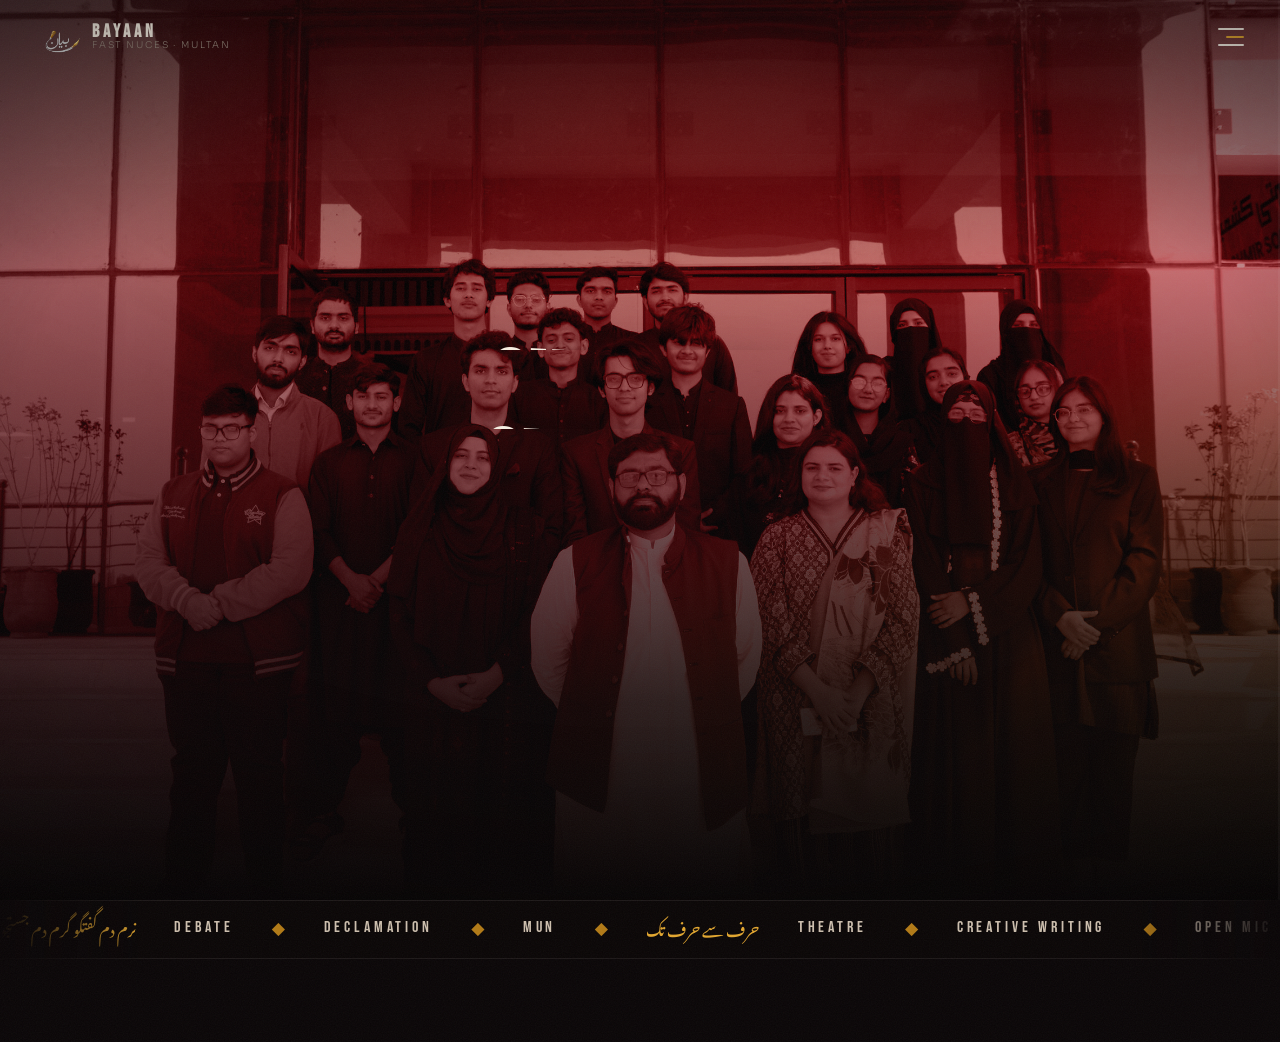
==== index.html @ 077e5ed1 "Add the induction registration form and the council's admin board The join screen was a placeholder " ====
<!DOCTYPE html>
<html lang="en" dir="ltr">
<head>
<meta charset="UTF-8" />
<meta name="viewport" content="width=device-width, initial-scale=1, viewport-fit=cover" />
<meta name="theme-color" content="#0A0607" />
<title>Bayaan — FAST NUCES Multan</title>
<meta name="description" content="Bayaan — the literature, public speaking &amp; dramatics society of FAST NUCES Multan. Debate. Theatre. Creative Writing." />

<link rel="icon" href="assets/logo.png" />
<link rel="apple-touch-icon" href="assets/logo.png" />
<meta property="og:title" content="Bayaan — FAST NUCES Multan" />
<meta property="og:description" content="Debate · Theatre · Creative Writing. حرف سے حرف تک" />
<meta property="og:image" content="assets/logo.png" />

<link rel="preconnect" href="https://fonts.googleapis.com" />
<link rel="preconnect" href="https://fonts.gstatic.com" crossorigin />
<link href="https://fonts.googleapis.com/css2?family=Bebas+Neue&family=Noto+Nastaliq+Urdu:wght@400;700&family=Sora:wght@300;400;600&family=Cormorant+Garamond:ital,wght@0,300;0,600;1,300&display=swap" rel="stylesheet" />

<link rel="stylesheet" href="css/tokens.css" />
<link rel="stylesheet" href="css/base.css" />
<link rel="stylesheet" href="css/logo.css" />
<link rel="stylesheet" href="css/ui.css" />
<link rel="stylesheet" href="css/screens.css" />
<link rel="stylesheet" href="css/motion.css" />
</head>
<body class="is-booting">

<!-- ═══════════════════ AMBIENCE LAYERS ═══════════════════ -->
<div class="grain" aria-hidden="true"></div>
<div class="vignette" aria-hidden="true"></div>
<div class="aura" id="aura" aria-hidden="true"></div>

<!-- ═══════════════════ CURTAIN ═══════════════════
     One animation, two jobs: the intro on load, and every
     screen-to-screen transition after it. -->

<div class="curtain" id="curtain" aria-hidden="true">
  <i style="--n:0"></i><i style="--n:1"></i><i style="--n:2"></i><i style="--n:3"></i>
  <span class="curtain__seal">
    <img class="logo-img" src="assets/logo.png" alt="" />
    <b class="logo-fallback">بیان</b>
  </span>
</div>

<!-- ═══════════════════ TOP BAR ═══════════════════ -->
<header class="topbar" id="topbar">
  <a class="brand" href="#/home" data-link>
    <span class="brand__mark" id="brandMark">
      <img class="logo-img" src="assets/logo.png" alt="Bayaan" />
      <svg class="logo-fallback" viewBox="0 0 120 120" aria-hidden="true">
        <circle cx="60" cy="60" r="56" fill="none" stroke="var(--gold-deep)" stroke-width="2" opacity=".55"/>
        <path d="M 22 74 C 26 92 60 100 88 88 C 104 81 112 66 116 50"
              fill="none" stroke="var(--gold)" stroke-width="5" stroke-linecap="round"/>
        <circle cx="40" cy="44" r="7" fill="var(--gold-lite)"/>
        <circle cx="62" cy="44" r="7" fill="var(--gold-lite)"/>
      </svg>
    </span>
    <span class="brand__text">
      <b>BAYAAN</b>
      <i>FAST NUCES · Multan</i>
    </span>
  </a>

  <button class="burger" id="burger" type="button" aria-label="Open navigation" aria-expanded="false" aria-controls="drawer">
    <span></span><span></span><span></span>
  </button>
</header>

<div class="scrollnib" id="scrollnib" aria-hidden="true"><i></i></div>

<!-- ═══════════════════ SIDE DRAWER ═══════════════════ -->
<div class="scrim" id="scrim" hidden></div>
<nav class="drawer" id="drawer" aria-label="Main navigation" aria-hidden="true">
  <span class="drawer__watermark" aria-hidden="true">
    <img class="logo-img" src="assets/logo.png" alt="" />
    <b class="logo-fallback">بیان</b>
  </span>

  <div class="drawer__head">
    <span class="drawer__eyebrow">Contents <b>فہرست</b></span>
    <button class="drawer__close" id="drawerClose" type="button" aria-label="Close navigation">&times;</button>
  </div>

  <ul class="drawer__list" id="drawerList">
    <li style="--i:0"><a href="#/home"     data-link><em>01</em><span>Home</span><u>ابتدا</u></a></li>
    <li style="--i:1"><a href="#/about"    data-link><em>02</em><span>The Society</span><u>تعارف</u></a></li>
    <li style="--i:2"><a href="#/wings"    data-link><em>03</em><span>Our Wings</span><u>شعبے</u></a></li>
    <li style="--i:3"><a href="#/ventures" data-link><em>04</em><span>Ventures</span><u>سرگرمیاں</u></a></li>
    <li style="--i:4"><a href="#/team"     data-link><em>05</em><span>Council '26</span><u>کونسل</u></a></li>
    <li style="--i:5"><a href="#/join"     data-link><em>06</em><span>Join Bayaan</span><u>شمولیت</u></a></li>
  </ul>

  <div class="drawer__foot">
    <p class="drawer__couplet">نرم دم گفتگو، گرم دم جستجو</p>
    <div class="drawer__socials">
      <a class="drawer__link" href="https://instagram.com/bayaan_fast" target="_blank" rel="noopener">
        <svg viewBox="0 0 24 24" aria-hidden="true" focusable="false">
          <rect x="3" y="3" width="18" height="18" rx="5.2"/>
          <circle cx="12" cy="12" r="4.1"/>
          <circle cx="17.3" cy="6.7" r="1.2" fill="currentColor" stroke="none"/>
        </svg>
        <span>Instagram</span>
      </a>
      <a class="drawer__link drawer__link--gold" href="#/join" data-link>
        <span>Register</span>
        <svg viewBox="0 0 24 24" aria-hidden="true" focusable="false">
          <path d="M5 12h13M12.5 6l6 6-6 6"/>
        </svg>
      </a>
    </div>
  </div>
</nav>

<!-- ═══════════════════ SCREENS ═══════════════════ -->
<main id="stage">

  <!-- ───────── HOME ───────── -->
  <section class="screen" id="screen-home" data-screen="home">
    <div class="hero">

      <!-- type field: owns the upper zone outright, so nothing ever sets on a face -->
      <div class="hero__type">
        <p class="hero__eyebrow" data-reveal="up" style="--d:0">
          <i></i> Literary &amp; Public Speaking Society
        </p>

        <h1 class="hero__head" data-line-reveal>One stage. One family.</h1>

        <p class="hero__couplet" data-word-reveal>
          نرم دم گفتگو گرم دم جستجو
        </p>

        <p class="hero__sub" data-reveal="up" style="--d:3">
          Debate, declamation, MUN, theatre and the written line — every kind of
          expression at FAST NUCES Multan, under one roof.
        </p>

        <div class="hero__cta" data-reveal="up" style="--d:4">
          <a class="btn btn--gold" href="#/join" data-link data-magnetic>
            <span>Join Us</span>
          </a>
          <a class="btn btn--ghost" href="#/wings" data-link data-magnetic>
            <span>Explore our wings</span>
          </a>
        </div>

        <div class="hero__stats" data-reveal="up" style="--d:5">
          <div><b data-count="6">0</b><span>Wings</span></div>
          <div><b data-count="5">0</b><span>Events</span></div>
          <div><b data-count="30" data-suffix="+">0</b><span>Bayaanis</span></div>
        </div>
      </div>

      <!-- the stage: the society stands on it, under the title. duotone, ken-burns,
           ink-wipe on entry — and no type is ever laid over it -->
      <div class="hero__stage" data-photo-reveal aria-hidden="true">
        <img class="hero__photo" id="heroPhoto" src="assets/hero.jpg" alt="" />
        <span class="hero__fallback">
          <img class="logo-img" src="assets/logo.png" alt="" />
        </span>
        <span class="hero__tint"></span>
        <span class="hero__lift"></span>
        <span class="hero__scrim"></span>
        <span class="hero__edge"></span>
        <span class="hero__curtain"></span>
      </div>

    </div>

    <div class="ticker" aria-hidden="true">
      <div class="ticker__row" id="tickerRow"></div>
    </div>
  </section>

  <!-- ───────── ABOUT ───────── -->
  <section class="screen" id="screen-about" data-screen="about" hidden>
    <header class="pagehead">
      <p class="pagehead__kicker" data-reveal="up">02 — تعارف</p>
      <h2 class="pagehead__title" data-line-reveal>The Society</h2>
      <p class="pagehead__lede" data-reveal="up" style="--d:2">
        Bayaan is the umbrella under which every form of expression at FAST NUCES
        Multan lives — the argued word, the performed word, the written word.
      </p>
    </header>

    <div class="wrap">
      <article class="prose" data-reveal="up" style="--d:0">
        <p><span class="dropcap">B</span>ayaan began as a simple idea: a campus needs a
        place where people are heard. Not just the loudest — the sharpest, the softest,
        the funniest, the ones still finding the courage to stand up. <em>Placeholder copy —
        replace with the society's real founding note.</em></p>
        <p>Today we run debates and declamations, send delegations to MUNs, stage plays,
        publish student writing, and turn ordinary Tuesday evenings into open mics.</p>
      </article>

      <!-- the group shot, shown straight — the hero wears it as atmosphere, this is the record -->
      <figure class="groupshot" data-photo-reveal>
        <div class="groupshot__frame">
          <img src="assets/hero.jpg" loading="lazy" decoding="async"
               alt="The Bayaan society — around two dozen members with their mentors, on the campus steps at FAST NUCES Multan." />
          <span class="groupshot__curtain" aria-hidden="true"></span>
        </div>
        <figcaption class="groupshot__cap">
          <span class="groupshot__ur">ہم سب</span>
          <span class="groupshot__en">The society in one frame — FAST NUCES Multan</span>
        </figcaption>
      </figure>

      <ul class="pillars">
        <li data-reveal="up" style="--d:0"><b>Voice</b><span>Train it, sharpen it, use it well.</span></li>
        <li data-reveal="up" style="--d:1"><b>Craft</b><span>Writing, staging, arguing — as skills.</span></li>
        <li data-reveal="up" style="--d:2"><b>Family</b><span>Seniors who show up. Juniors who stay.</span></li>
      </ul>

      <blockquote class="pullquote" data-reveal="scale">
        <p class="pullquote__ur">حرف سے حرف تک</p>
        <cite>— our flagship literary showcase</cite>
      </blockquote>
    </div>
  </section>

  <!-- ───────── WINGS ───────── -->
  <section class="screen" id="screen-wings" data-screen="wings" hidden>
    <header class="pagehead">
      <p class="pagehead__kicker" data-reveal="up">03 — شعبے</p>
      <h2 class="pagehead__title" data-line-reveal>Our Wings</h2>
      <p class="pagehead__lede" data-reveal="up" style="--d:2">
        Bayaan is an umbrella, not a single club. Six wings sit under it — and you
        can belong to more than one. Most Bayaanis do.
      </p>
    </header>

    <!-- the umbrella: a real Bayaan night, and the two halves that sit under the name -->
    <div class="umbrella" data-photo-reveal>
      <div class="umbrella__shot">
        <img src="assets/induction.jpg" loading="lazy" decoding="async"
             alt="Bayaan's induction ceremony — a lecture hall strung with fairy lights and balloons, the society's mark on the projector screen." />
        <span class="umbrella__tint"   aria-hidden="true"></span>
        <span class="umbrella__scrim"  aria-hidden="true"></span>
        <span class="umbrella__curtain" aria-hidden="true"></span>
      </div>

      <div class="umbrella__body">
        <p class="umbrella__kicker"><i></i> Under one umbrella</p>
        <h3 class="umbrella__head" data-line-reveal>Literary &amp; Public Speaking</h3>
        <p class="umbrella__note">
          Every wing below falls into one of two halves — the spoken and the written.
          <em>Harf se Harf Tak</em>, our flagship, is where the two meet.
        </p>
        <p class="umbrella__cap"><i></i> Induction night — the new batch signing on</p>
      </div>
    </div>

    <div class="wingdex" id="wingsIndex"></div>
  </section>

  <!-- ───────── VENTURES ───────── -->
  <section class="screen" id="screen-ventures" data-screen="ventures" hidden>
    <header class="pagehead">
      <p class="pagehead__kicker" data-reveal="up">04 — سرگرمیاں</p>
      <h2 class="pagehead__title" data-line-reveal>Ventures</h2>
      <p class="pagehead__lede" data-reveal="up" style="--d:2">
        A running record of what Bayaan puts on — competitions, showcases, walks,
        workshops. The list keeps growing.
      </p>
    </header>
    <div class="timeline" id="timeline">
      <span class="timeline__spine" aria-hidden="true"><i id="spineFill"></i></span>
    </div>
  </section>

  <!-- ───────── TEAM ───────── -->
  <section class="screen" id="screen-team" data-screen="team" hidden>
    <header class="pagehead">
      <p class="pagehead__kicker" data-reveal="up">05 — کونسل</p>
      <h2 class="pagehead__title" data-line-reveal>Executive Council '26</h2>
      <p class="pagehead__lede" data-reveal="up" style="--d:2">
        The people who carry it. Mentors, office bearers, and the crew behind every event.
      </p>
    </header>
    <div class="team" id="teamGrid"></div>
  </section>

  <!-- ───────── JOIN ───────── -->
  <section class="screen" id="screen-join" data-screen="join" hidden>
    <div class="join">
      <div class="join__seal" data-reveal="scale" aria-hidden="true">
        <img class="logo-img" src="assets/logo.png" alt="" />
        <span class="logo-fallback">بیان</span>
      </div>
      <h2 class="join__title" data-line-reveal>Join Bayaan</h2>
      <p class="join__lede" data-reveal="up" style="--d:2">
        Registrations open every semester. No auditions to walk in — bring curiosity,
        we'll handle the rest.
      </p>

      <ol class="steps">
        <li data-reveal="up" style="--d:0"><b>01</b><span>Fill the registration form</span></li>
        <li data-reveal="up" style="--d:1"><b>02</b><span>Pick your wings at orientation</span></li>
        <li data-reveal="up" style="--d:2"><b>03</b><span>Show up. That's genuinely it.</span></li>
      </ol>

      <!-- registrations: posts straight to Supabase, see js/join.js -->
      <form class="reg" id="regForm" novalidate hidden>
        <div class="reg__grid">
          <label class="fld">
            <span class="fld__label">Full name <i>*</i></span>
            <input class="fld__in" name="full_name" type="text" required maxlength="80" autocomplete="name" />
            <em class="fld__err"></em>
          </label>

          <label class="fld">
            <span class="fld__label">Roll number <i>*</i></span>
            <input class="fld__in" name="roll_no" type="text" required maxlength="24" placeholder="25M-0524" />
            <em class="fld__err"></em>
          </label>

          <label class="fld">
            <span class="fld__label">Email <i>*</i></span>
            <input class="fld__in" name="email" type="email" required maxlength="120" autocomplete="email" />
            <em class="fld__err"></em>
          </label>

          <label class="fld">
            <span class="fld__label">WhatsApp number <i>*</i></span>
            <input class="fld__in" name="phone" type="tel" required maxlength="24" placeholder="03xx-xxxxxxx" autocomplete="tel" />
            <em class="fld__err"></em>
          </label>

          <label class="fld">
            <span class="fld__label">Batch / semester</span>
            <input class="fld__in" name="batch" type="text" maxlength="40" placeholder="Fall 2026 · 1st" />
            <em class="fld__err"></em>
          </label>

          <label class="fld">
            <span class="fld__label">Department</span>
            <input class="fld__in" name="department" type="text" maxlength="60" placeholder="Computer Science" />
            <em class="fld__err"></em>
          </label>
        </div>

        <fieldset class="reg__wings">
          <legend>Which wings interest you? <i>*</i></legend>
          <p class="reg__hint">Pick as many as you like — most Bayaanis belong to more than one.</p>
          <div class="wingpick" id="wingPick"></div>
          <em class="fld__err" id="wingsErr"></em>
        </fieldset>

        <label class="fld">
          <span class="fld__label">Done any of this before?</span>
          <textarea class="fld__in fld__in--area" name="experience" rows="3" maxlength="800"
                    placeholder="Debates, declamations, theatre, writing — school counts. Blank is a perfectly good answer."></textarea>
          <em class="fld__err"></em>
        </label>

        <label class="fld">
          <span class="fld__label">Why Bayaan?</span>
          <textarea class="fld__in fld__in--area" name="why" rows="3" maxlength="800"
                    placeholder="A line or two is plenty."></textarea>
          <em class="fld__err"></em>
        </label>

        <!-- honeypot: real people never see this, bots fill it in -->
        <div class="reg__trap" aria-hidden="true">
          <label>Leave this field empty
            <input name="website" type="text" tabindex="-1" autocomplete="off" />
          </label>
        </div>

        <button class="btn btn--gold btn--lg reg__send" type="submit" id="regSend" data-magnetic>
          <span>Send my registration</span>
        </button>

        <p class="reg__status" id="regStatus" role="status" aria-live="polite"></p>
      </form>

      <!-- shown instead of the form until Supabase is configured in js/data.js -->
      <div class="reg__shut" id="regShut" hidden>
        <p class="reg__shut-head">Registrations aren't open through the site yet.</p>
        <p class="reg__shut-note">
          Catch us on <a href="https://instagram.com/bayaan_fast" target="_blank" rel="noopener">Instagram</a>
          — the form goes live here the moment inductions open.
        </p>
      </div>

      <footer class="foot">
        <p class="foot__ur">حرف سے حرف تک</p>
        <p class="foot__meta">Bayaan · FAST NUCES Multan Campus · <span id="year"></span></p>
      </footer>
    </div>
  </section>

</main>

<script src="js/data.js"></script>
<script src="js/supabase.js"></script>
<script src="js/logo.js"></script>
<script src="js/motion.js"></script>
<script src="js/render.js"></script>
<script src="js/drawer.js"></script>
<script src="js/router.js"></script>
<script src="js/intro.js"></script>
<script src="js/join.js"></script>
<script src="js/app.js"></script>
</body>
</html>
---- css/tokens.css ----
/* ══════════════════════════════════════════════════════════
   BAYAAN — Design tokens
   Palette lifted from the guild's poster system:
   ink black · deep maroon · qalam gold · parchment cream
   ══════════════════════════════════════════════════════════ */

:root {
  /* ── colour ── */
  --ink:        #0A0607;
  --ink-2:      #140B0C;
  --ink-3:      #1E1011;

  --maroon-deep:#4E0509;
  --maroon:     #7C0F14;
  --maroon-hot: #A9161C;

  --gold-deep:  #B27A16;
  --gold:       #E3A72F;
  --gold-lite:  #F6D68A;

  --cream:      #F6EFE3;
  --cream-dim:  #CDBFAE;
  --muted:      #8E7F74;

  --line:       rgba(246, 214, 138, .16);
  --line-soft:  rgba(246, 239, 227, .08);
  --glass:      rgba(20, 11, 12, .72);

  /* ── type ── */
  --f-display: 'Bebas Neue', 'Impact', sans-serif;
  --f-body:    'Sora', system-ui, -apple-system, 'Segoe UI', sans-serif;
  --f-serif:   'Cormorant Garamond', Georgia, serif;
  --f-urdu:    'Noto Nastaliq Urdu', 'Jameel Noori Nastaleeq', serif;

  /* fluid scale — mobile first, desktop resolves itself */
  --t-xs:   clamp(.68rem, .62rem + .3vw, .78rem);
  --t-sm:   clamp(.8rem,  .74rem + .35vw, .92rem);
  --t-base: clamp(.95rem, .88rem + .45vw, 1.08rem);
  --t-lg:   clamp(1.15rem, 1rem + 1vw, 1.5rem);
  --t-xl:   clamp(1.7rem, 1.3rem + 2.6vw, 3rem);
  --t-2xl:  clamp(2.4rem, 1.6rem + 5.2vw, 5.5rem);
  --t-hero: clamp(4.2rem, 2rem + 15vw, 11rem);

  /* ── space ── */
  --gut:   clamp(1.15rem, .8rem + 2.4vw, 3.5rem);
  --stack: clamp(2.6rem, 1.6rem + 4.5vw, 6rem);
  --bar:   62px;

  /* ── radius / depth ── */
  --r-sm: 8px;
  --r:    16px;
  --r-lg: 26px;
  --shadow: 0 24px 60px -22px rgba(0,0,0,.9);
  --shadow-gold: 0 18px 50px -20px rgba(227,167,47,.45);

  /* ── easing: the whole personality lives here ── */
  --e-ink:    cubic-bezier(.22, 1, .36, 1);      /* settle, like ink drying   */
  --e-swift:  cubic-bezier(.45, 0, .15, 1);      /* decisive stage wipes      */
  --e-spring: cubic-bezier(.34, 1.56, .64, 1);   /* seal press / pop          */
  --e-glide:  cubic-bezier(.65, .05, .36, 1);    /* drawer + curtain          */

  --d-fast: .28s;
  --d-mid:  .62s;
  --d-slow: 1.05s;

  --z-stage: 1;
  --z-bar:   40;
  --z-scrim: 50;
  --z-drawer:60;
  --z-curtain:80;

}
---- css/base.css ----
/* ══════════════ BASE / RESET / AMBIENCE ══════════════ */

*, *::before, *::after { box-sizing: border-box; }
* { margin: 0; padding: 0; }

html {
  -webkit-text-size-adjust: 100%;
  scroll-behavior: smooth;
}

body {
  min-height: 100svh;
  background: var(--ink);
  color: var(--cream);
  font-family: var(--f-body);
  font-size: var(--t-base);
  font-weight: 300;
  line-height: 1.62;
  -webkit-font-smoothing: antialiased;
  overflow-x: hidden;
  /* the maroon breath behind everything */
  background-image:
    radial-gradient(120% 70% at 50% -10%, rgba(124,15,20,.55), transparent 62%),
    radial-gradient(80% 50% at 110% 100%, rgba(78,5,9,.5), transparent 70%);
  background-attachment: fixed;
}

body.is-locked { overflow: hidden; }

img, svg { display: block; max-width: 100%; }
button { font: inherit; color: inherit; background: none; border: 0; cursor: pointer; }
a { color: inherit; text-decoration: none; }
ul, ol { list-style: none; }
code {
  font-family: ui-monospace, Menlo, Consolas, monospace;
  font-size: .85em;
  color: var(--gold-lite);
  background: rgba(246,214,138,.08);
  padding: .12em .45em;
  border-radius: 5px;
}

::selection { background: var(--gold); color: var(--ink); }

:focus-visible {
  outline: 2px solid var(--gold);
  outline-offset: 3px;
  border-radius: 4px;
}

/* ── film grain: keeps the gold from looking flat ── */
.grain {
  position: fixed;
  inset: -150%;
  z-index: 90;
  pointer-events: none;
  opacity: .05;
  background-image: url("data:image/svg+xml,%3Csvg xmlns='http://www.w3.org/2000/svg' width='220' height='220'%3E%3Cfilter id='n'%3E%3CfeTurbulence type='fractalNoise' baseFrequency='.85' numOctaves='4'/%3E%3C/filter%3E%3Crect width='100%25' height='100%25' filter='url(%23n)'/%3E%3C/svg%3E");
  animation: grainShift 7s steps(6) infinite;
}
@keyframes grainShift {
  0%   { transform: translate(0,0); }
  20%  { transform: translate(-3%, 2%); }
  40%  { transform: translate(2%, -3%); }
  60%  { transform: translate(-2%, -2%); }
  80%  { transform: translate(3%, 1%); }
  100% { transform: translate(0,0); }
}

.vignette {
  position: fixed;
  inset: 0;
  z-index: 88;
  pointer-events: none;
  background: radial-gradient(115% 85% at 50% 45%, transparent 42%, rgba(0,0,0,.75) 100%);
}

/* ── pointer / scroll-reactive maroon aura ── */
.aura {
  position: fixed;
  width: 62vmax;
  height: 62vmax;
  left: 0; top: 0;
  margin: -31vmax 0 0 -31vmax;
  z-index: 0;
  pointer-events: none;
  border-radius: 50%;
  background: radial-gradient(circle, rgba(169,22,28,.30), rgba(124,15,20,.10) 45%, transparent 68%);
  filter: blur(28px);
  transform: translate3d(50vw, 40vh, 0);
  transition: transform 1.1s var(--e-ink);
  opacity: .9;
}

.wrap {
  width: min(100%, 1120px);
  margin-inline: auto;
  padding-inline: var(--gut);
}

@media (prefers-reduced-motion: reduce) {
  html { scroll-behavior: auto; }
  .grain { animation: none; }
  *, *::before, *::after {
    animation-duration: .01ms !important;
    animation-iteration-count: 1 !important;
    transition-duration: .01ms !important;
  }
}

/* The `hidden` attribute only carries `display: none` from the UA sheet, so any
   rule that sets display — .reg is a grid, for one — silently overrides it and
   shows the element anyway. This makes hidden mean hidden, everywhere. */
[hidden] { display: none !important; }
---- css/logo.css ----
/* ══════════════════════════════════════════════════════════
   THE MARK
   The supplied artwork carries its own alpha, so it is placed
   untouched. `screen` blending stays as a fallback for a
   black-background export: black drops out, the white
   calligraphy and gold mic/brush stay lit.

   Two sources live side by side:
     .logo-img       the real artwork      (shown when it loads)
     .logo-fallback  vector / type stand-in (shown when it doesn't)
   js/logo.js flips `has-logo` / `no-logo` on <body>.
   ══════════════════════════════════════════════════════════ */

.logo-img { display: none; mix-blend-mode: screen; }
body.has-logo .logo-img      { display: block; }
body.has-logo .logo-fallback { display: none; }

/* a file with its own alpha, or one we keyed at load, needs no blend trick */
body.logo-keyed .logo-img,
body.logo-alpha .logo-img { mix-blend-mode: normal; }

/* ── header mark ── */
.brand__mark {
  position: relative;
  width: 38px; height: 38px;
  display: grid; place-items: center;
  opacity: 0;
  transform: scale(.4) rotate(-25deg);
  transition: transform .8s var(--e-spring), opacity .5s;
}
.brand__mark.is-in { opacity: 1; transform: none; }
.brand__mark .logo-img { width: 100%; height: 100%; object-fit: contain; }
.brand:hover .brand__mark { animation: markNudge .6s var(--e-ink); }
@keyframes markNudge { 50% { transform: rotate(-8deg) scale(1.08); } }

/* the hero carries a photo now — the mark lives in the bar, curtain seal,
   drawer watermark, join seal and team cards */

/* ── curtain seal ── */
.curtain__seal .logo-img { width: min(58vw, 320px); }

/* ── drawer watermark ── */
.drawer__watermark .logo-img { width: 340px; opacity: .1; }

/* ── join seal ── */
.join__seal .logo-img { width: 86%; }

/* ── team card placeholder ── */
.member__photo .logo-img { width: 78%; opacity: .18; }

/* ── hero fallback panel, until assets/hero.jpg exists ── */
.hero__fallback .logo-img { mix-blend-mode: screen; }
body.logo-alpha .hero__fallback .logo-img { mix-blend-mode: normal; }
---- css/ui.css ----
/* ══════════════ CHROME: bar · drawer · curtain · buttons ══════════════ */

/* ─────────────────────────────────────────────
   TOP BAR
   ───────────────────────────────────────────── */
.topbar {
  position: fixed;
  inset: 0 0 auto 0;
  z-index: var(--z-bar);
  height: calc(var(--bar) + env(safe-area-inset-top));
  padding: env(safe-area-inset-top) var(--gut) 0;
  display: flex;
  align-items: center;
  justify-content: space-between;
  transition: background .45s var(--e-ink), backdrop-filter .45s, border-color .45s, transform .5s var(--e-swift);
  border-bottom: 1px solid transparent;
}
.topbar.is-stuck {
  background: var(--glass);
  backdrop-filter: blur(16px) saturate(1.2);
  -webkit-backdrop-filter: blur(16px) saturate(1.2);
  border-bottom-color: var(--line);
}
.topbar.is-hidden { transform: translateY(-105%); }

.brand { display: flex; align-items: center; gap: .65rem; }
/* .brand__mark lives in css/logo.css */

.brand__text { display: grid; line-height: 1.05; }
.brand__text b {
  font-family: var(--f-display);
  font-size: 1.15rem;
  letter-spacing: .22em;
  color: var(--cream);
}
.brand__text i {
  font-style: normal;
  font-size: .58rem;
  letter-spacing: .2em;
  text-transform: uppercase;
  color: var(--muted);
}

/* ── burger ── */
.burger {
  position: relative;
  width: 44px; height: 44px;
  display: grid;
  align-content: center;
  justify-items: end;
  gap: 6px;
  margin-right: -8px;
}
.burger span {
  display: block;
  height: 2px;
  background: var(--cream);
  border-radius: 2px;
  transition: width .4s var(--e-ink), transform .45s var(--e-glide), opacity .25s;
}
.burger span:nth-child(1) { width: 26px; }
.burger span:nth-child(2) { width: 18px; background: var(--gold); }
.burger span:nth-child(3) { width: 26px; }
.burger:hover span:nth-child(2) { width: 26px; }
.burger[aria-expanded="true"] span:nth-child(1) { width: 26px; transform: translateY(8px) rotate(45deg); }
.burger[aria-expanded="true"] span:nth-child(2) { opacity: 0; transform: translateX(14px); }
.burger[aria-expanded="true"] span:nth-child(3) { width: 26px; transform: translateY(-8px) rotate(-45deg); }

/* ── scroll progress: a gold nib climbing the edge ── */
.scrollnib {
  position: fixed;
  right: 0; top: 0;
  width: 2px; height: 100svh;
  z-index: var(--z-bar);
  background: rgba(246,239,227,.06);
  pointer-events: none;
}
.scrollnib i {
  display: block;
  width: 100%;
  height: var(--p, 0%);
  background: linear-gradient(180deg, var(--gold-lite), var(--maroon-hot));
  box-shadow: 0 0 12px rgba(227,167,47,.6);
}

/* ─────────────────────────────────────────────
   DRAWER
   ───────────────────────────────────────────── */
.scrim {
  position: fixed;
  inset: 0;
  z-index: var(--z-scrim);
  background: rgba(6,3,4,.6);
  backdrop-filter: blur(6px);
  -webkit-backdrop-filter: blur(6px);
  opacity: 0;
  transition: opacity .5s var(--e-ink);
}
.scrim.is-on { opacity: 1; }

.drawer {
  position: fixed;
  inset: 0 0 0 auto;
  z-index: var(--z-drawer);
  width: min(86vw, 420px);
  padding: calc(env(safe-area-inset-top) + 1.6rem) var(--gut) calc(env(safe-area-inset-bottom) + 1.6rem);
  display: flex;
  flex-direction: column;
  overflow: hidden;
  background:
    linear-gradient(200deg, rgba(124,15,20,.55), transparent 55%),
    var(--ink-2);
  border-left: 1px solid var(--line);
  box-shadow: -30px 0 80px -30px #000;
  transform: translateX(100%);
  visibility: hidden;
  transition: transform .68s var(--e-glide), visibility 0s .68s;
}
.drawer.is-open {
  transform: none;
  visibility: visible;
  transition: transform .68s var(--e-glide), visibility 0s 0s;
}

.drawer__watermark {
  position: absolute;
  right: -6%; bottom: -8%;
  pointer-events: none;
  animation: driftUrdu 16s ease-in-out infinite alternate;
}
.drawer__watermark b {
  display: block;
  font-family: var(--f-urdu);
  font-weight: 400;
  font-size: 15rem;
  line-height: 1;
  color: rgba(246,214,138,.05);
}
@keyframes driftUrdu {
  from { transform: translate(0,0) rotate(0deg); }
  to   { transform: translate(-14px,-18px) rotate(-3deg); }
}

.drawer__head {
  display: flex;
  align-items: center;
  justify-content: space-between;
  padding-bottom: 1.4rem;
  border-bottom: 1px solid var(--line-soft);
}
.drawer__eyebrow {
  display: inline-flex;
  align-items: center;
  gap: .55rem;
  font-family: var(--f-display);
  letter-spacing: .4em;
  font-size: var(--t-sm);
  color: var(--gold);
}
.drawer__eyebrow b {
  font-family: var(--f-urdu);
  font-weight: 400;
  font-size: .95rem;
  line-height: 2.2;          /* nastaliq needs the room or it clips */
  letter-spacing: 0;
  color: var(--cream-dim);
}
.drawer__close { font-size: 2rem; line-height: 1; color: var(--cream-dim); transition: transform .4s var(--e-spring), color .3s; }
.drawer__close:hover { color: var(--gold); transform: rotate(90deg); }

.drawer__list { flex: 1; display: flex; flex-direction: column; justify-content: center; gap: .2rem; }
.drawer__list li {
  opacity: 0;
  transform: translateX(38px);
}
.drawer.is-open .drawer__list li {
  animation: menuIn .6s var(--e-ink) forwards;
  animation-delay: calc(.16s + var(--i) * .06s);
}
@keyframes menuIn { to { opacity: 1; transform: none; } }

.drawer__list a {
  position: relative;
  display: flex;
  align-items: baseline;
  gap: .8rem;
  padding: .62rem .2rem;
  overflow: hidden;
}
.drawer__list em {
  font-style: normal;
  font-family: var(--f-display);
  font-size: .72rem;
  letter-spacing: .16em;
  color: var(--gold-deep);
  transition: color .35s;
}
.drawer__list span {
  font-family: var(--f-display);
  font-size: clamp(1.7rem, 7vw, 2.3rem);
  letter-spacing: .05em;
  color: var(--cream);
  transition: transform .5s var(--e-ink), color .35s;
}
.drawer__list u {
  margin-left: auto;
  text-decoration: none;
  font-family: var(--f-urdu);
  font-size: .95rem;
  color: var(--muted);
  opacity: 0;
  transform: translateX(10px);
  transition: opacity .4s, transform .5s var(--e-ink);
}
.drawer__list a::after {
  content: "";
  position: absolute;
  left: 0; bottom: 6px;
  width: 100%; height: 1px;
  background: linear-gradient(90deg, var(--gold), transparent);
  transform: scaleX(0);
  transform-origin: left;
  transition: transform .55s var(--e-ink);
}
.drawer__list a:hover span,
.drawer__list a:focus-visible span { transform: translateX(8px); color: var(--gold-lite); }
.drawer__list a:hover u, .drawer__list a:focus-visible u { opacity: 1; transform: none; }
.drawer__list a:hover::after, .drawer__list a:focus-visible::after { transform: scaleX(1); }

.drawer__list a.is-active em { color: var(--gold); }
.drawer__list a.is-active span { color: var(--gold-lite); }
.drawer__list a.is-active::after { transform: scaleX(1); }

.drawer__foot { border-top: 1px solid var(--line-soft); padding-top: 1.2rem; }
.drawer__couplet {
  font-family: var(--f-urdu);
  font-size: 1rem;
  line-height: 2.4;
  color: var(--cream-dim);
  direction: rtl;
}
/* These were two --muted (#8E7F74) labels at --t-xs — barely legible on the ink
   ground, and nothing about them read as tappable. Register in particular is the
   conversion action, so it now carries the same gold as the hero CTA. */
.drawer__socials { display: flex; flex-wrap: wrap; gap: .6rem; margin-top: .9rem; }

.drawer__link {
  display: inline-flex;
  align-items: center;
  gap: .5rem;
  padding: .68rem 1.1rem;
  border: 1px solid var(--line);
  border-radius: 999px;
  font-family: var(--f-display);
  font-size: .92rem;
  letter-spacing: .16em;
  text-transform: uppercase;
  color: var(--cream);
  transition: color .3s, border-color .3s, background-color .3s,
              transform .35s var(--e-ink);
}
.drawer__link svg {
  width: 17px; height: 17px;
  flex: none;
  fill: none;
  stroke: currentColor;
  stroke-width: 1.7;
  stroke-linecap: round;
  stroke-linejoin: round;
}
.drawer__link:hover {
  color: var(--gold-lite);
  border-color: var(--gold);
  background: rgba(246, 214, 138, .08);
  transform: translateY(-2px);
}

.drawer__link--gold {
  border-color: transparent;
  background: linear-gradient(120deg, var(--gold-deep), var(--gold) 45%, var(--gold-lite));
  color: var(--ink);
  box-shadow: var(--shadow-gold);
}
.drawer__link--gold:hover {
  background: var(--cream);
  border-color: transparent;
  color: var(--ink);
}

/* ─────────────────────────────────────────────
   CURTAIN — screen-to-screen ink wipe
   ───────────────────────────────────────────── */
.curtain {
  position: fixed;
  inset: 0;
  z-index: var(--z-curtain);
  display: grid;
  grid-template-columns: repeat(4, 1fr);
  pointer-events: none;
}
.curtain i {
  display: block;
  height: 100%;
  background: linear-gradient(180deg, var(--maroon), var(--maroon-deep));
  transform: scaleY(0);
  transform-origin: bottom;
}
.curtain.is-in i {
  animation: curtainIn .5s var(--e-swift) forwards;
  animation-delay: calc(var(--n) * .055s);
}
.curtain.is-out i {
  transform: scaleY(1);
  transform-origin: top;
  animation: curtainOut .5s var(--e-swift) forwards;
  animation-delay: calc(var(--n) * .055s);
}
@keyframes curtainIn  { to { transform: scaleY(1); } }
@keyframes curtainOut { to { transform: scaleY(0); } }

.curtain__seal {
  position: absolute;
  inset: 0;
  display: grid;
  place-items: center;
  opacity: 0;
  transform: scale(.85);
}
.curtain__seal b {
  font-family: var(--f-urdu);
  font-weight: 400;
  font-size: clamp(3rem, 14vw, 6rem);
  color: var(--gold-lite);
  padding-bottom: .3em;
}
.curtain.is-in .curtain__seal { animation: sealPop .55s .18s var(--e-ink) forwards; }
.curtain.is-out .curtain__seal { opacity: 1; animation: sealOut .35s var(--e-swift) forwards; }
@keyframes sealPop { to { opacity: .95; transform: scale(1); } }
@keyframes sealOut { to { opacity: 0; transform: scale(1.15); } }

/* ─────────────────────────────────────────────
   BUTTONS
   ───────────────────────────────────────────── */
.btn {
  position: relative;
  display: inline-flex;
  align-items: center;
  justify-content: center;
  gap: .5rem;
  padding: .95rem 1.6rem;
  border-radius: 999px;
  font-family: var(--f-display);
  font-size: 1rem;
  letter-spacing: .18em;
  text-transform: uppercase;
  overflow: hidden;
  isolation: isolate;
  transition: transform .35s var(--e-ink), box-shadow .4s, color .35s;
  will-change: transform;
}
.btn span { position: relative; z-index: 2; }
.btn::before {
  content: "";
  position: absolute;
  inset: 0;
  z-index: 1;
  transform: translateY(101%);
  transition: transform .5s var(--e-ink);
}
.btn:active { transform: scale(.96); }

.btn--gold {
  background: linear-gradient(120deg, var(--gold-deep), var(--gold) 45%, var(--gold-lite));
  color: var(--ink);
  box-shadow: var(--shadow-gold);
}
.btn--gold::before { background: var(--cream); }
.btn--gold:hover::before { transform: none; }

.btn--ghost {
  border: 1px solid var(--line);
  color: var(--cream);
}
.btn--ghost::before { background: linear-gradient(120deg, var(--maroon), var(--maroon-hot)); }
.btn--ghost:hover { color: var(--cream); border-color: transparent; }
.btn--ghost:hover::before { transform: none; }

.btn--lg { padding: 1.15rem 2.4rem; font-size: 1.15rem; }

/* ─────────────────────────────────────────────
   TICKER
   ───────────────────────────────────────────── */
.ticker {
  position: relative;
  overflow: hidden;
  padding: .9rem 0;
  border-top: 1px solid var(--line-soft);
  border-bottom: 1px solid var(--line-soft);
  background: rgba(10,6,7,.5);
  mask-image: linear-gradient(90deg, transparent, #000 12%, #000 88%, transparent);
  -webkit-mask-image: linear-gradient(90deg, transparent, #000 12%, #000 88%, transparent);
}
.ticker__row {
  display: flex;
  gap: 2.4rem;
  width: max-content;
  animation: tickerScroll 34s linear infinite;
}
.ticker:hover .ticker__row { animation-play-state: paused; }
.ticker__row span {
  font-family: var(--f-display);
  font-size: 1rem;
  letter-spacing: .24em;
  color: var(--cream-dim);
  white-space: nowrap;
}
.ticker__row span.ur { font-family: var(--f-urdu); letter-spacing: 0; color: var(--gold); }
.ticker__row b { color: var(--gold-deep); }
@keyframes tickerScroll { to { transform: translateX(-50%); } }
---- css/screens.css ----
/* ══════════════ SCREENS ══════════════ */

#stage { position: relative; z-index: var(--z-stage); }

.screen {
  position: relative;
  min-height: 100svh;
  padding-top: calc(var(--bar) + env(safe-area-inset-top));
  padding-bottom: calc(var(--stack) + env(safe-area-inset-bottom));
}
.screen[hidden] { display: none; }

/* ─────────────── HERO ─────────────── */
/* Two zones, never one. The old hero laid the whole type block over a full-bleed
   photo, which on any real viewport put the headline straight across the back
   row's faces — a 3:2 group shot has people through its whole middle, so there
   is no safe overlay position. So the hero is split instead: type owns the upper
   field, the photograph is a stage band along the bottom, and the society stands
   on it under the title. Nothing overlaps, at any width, and it reads the way the
   headline does — one stage, one family. */
.hero {
  position: relative;
  min-height: 100svh;
  margin-top: calc(-1 * (var(--bar) + env(safe-area-inset-top)));
  display: grid;
  grid-template-rows: 1fr auto;
  overflow: hidden;
  isolation: isolate;          /* keeps the duotone blending inside the stage */
  background: linear-gradient(168deg, var(--maroon-deep) 0%, var(--ink-2) 54%, var(--ink) 100%);
}

.hero__type {
  display: grid;
  align-content: center;
  justify-items: center;
  text-align: center;
  padding: calc(var(--bar) + env(safe-area-inset-top) + .5rem) var(--gut) 1rem;
}

/* ── the photo stage ──
   30vh keeps the whole hero inside 100svh on a laptop (~880px) so the band is
   never pushed under the fold — if it were, its reveal would never fire. */
.hero__stage {
  position: relative;
  height: clamp(190px, 30vh, 420px);
  overflow: hidden;
  isolation: isolate;
  background: linear-gradient(165deg, var(--maroon) 0%, var(--maroon-deep) 45%, var(--ink) 100%);
}

.hero__photo {
  display: none;
  width: 100%; height: 100%;
  object-fit: cover;
  /* holds the face band inside a short, wide box */
  object-position: center 40%;
  filter: grayscale(1) contrast(1.08) brightness(.9);
}
body.has-hero .hero__photo { display: block; }
body.has-hero .hero__stage.is-in .hero__photo {
  animation: kenBurns 14s var(--e-ink) both;
}
@keyframes kenBurns { from { transform: scale(1.14); } to { transform: scale(1); } }

/* no photo yet → a deliberate maroon panel, not an empty box */
.hero__fallback {
  position: absolute;
  inset: 0;
  display: grid;
  place-items: center;
  background-image: repeating-linear-gradient(135deg, rgba(246,214,138,.05) 0 2px, transparent 2px 11px);
}
.hero__fallback .logo-img { width: min(62%, 380px); opacity: .13; }
body.has-hero .hero__fallback { display: none; }

/* duotone: maroon shadows, gold highlights */
.hero__tint, .hero__lift, .hero__scrim, .hero__edge, .hero__curtain {
  position: absolute;
  inset: 0;
  display: block;
}
/* eased off .92 → .58: the band is now the one place the society is actually
   looked at, so the duotone stays for brand and the faces stay readable */
.hero__tint {
  background: linear-gradient(155deg, var(--maroon-deep) 0%, var(--maroon-hot) 58%, var(--gold-deep) 100%);
  mix-blend-mode: color;
  opacity: .58;
}
.hero__lift {
  background: radial-gradient(72% 96% at 50% 0%, rgba(246,214,138,.22), transparent 70%);
  mix-blend-mode: overlay;
}
/* melts the top edge into the type field and weights the foot — the middle,
   where the faces sit, is left deliberately clear */
.hero__scrim {
  background: linear-gradient(180deg,
    var(--ink) 0%,
    rgba(10,6,7,.55) 10%,
    rgba(10,6,7,0) 38%,
    rgba(10,6,7,.44) 100%);
}
/* the stage lip */
.hero__edge {
  background:
    linear-gradient(90deg, transparent, var(--gold) 22%, var(--gold-lite) 50%, var(--gold) 78%, transparent) top / 100% 1px no-repeat;
  opacity: .5;
}

/* the ink wipe that uncovers it all — resting state is OPEN, so a reveal that
   never fires costs the animation, never the picture */
.hero__curtain {
  background: linear-gradient(180deg, var(--maroon), var(--maroon-deep));
  transform-origin: bottom;
  transform: scaleY(0);
}
.hero__stage.is-in .hero__curtain {
  animation: inkLift 1.05s var(--e-swift) both;
}
@keyframes inkLift { from { transform: scaleY(1); } to { transform: scaleY(0); } }

.hero__eyebrow {
  display: inline-flex;
  align-items: center;
  gap: .6rem;
  font-family: var(--f-display);
  font-size: var(--t-sm);
  letter-spacing: .32em;
  text-transform: uppercase;
  color: var(--gold);
}
/* The rule breathes out to 1.9x from its left edge, so its layout box reserves
   the width it GROWS to, not the width it rests at. Scaling a 26px box was
   pushing ~23px past a 9.6px flex gap and running the line under the first word. */
.hero__eyebrow i {
  position: relative;
  display: block;
  width: 50px;              /* 26 x 1.9 = 49.4, so the growth stays inside the box */
  height: 1px;
}
.hero__eyebrow i::before {
  content: "";
  position: absolute;
  inset: 0 auto 0 0;
  width: 26px;
  background: var(--gold);
  transform-origin: left;
  animation: lineBreathe 3.2s var(--e-ink) infinite;
}
@keyframes lineBreathe { 50% { transform: scaleX(1.9); opacity: .5; } }

/* the headline that carries the hero */
.hero__head {
  font-family: var(--f-display);
  font-size: clamp(2.6rem, 1.4rem + 8.5vw, 5.2rem);
  line-height: .92;
  letter-spacing: .01em;
  margin: .3rem 0 .1rem;
  color: var(--cream);
  text-shadow: 0 14px 40px rgba(0,0,0,.6);
}
.hero__head .ln { display: block; overflow: hidden; }
.hero__head .ln > i { display: block; font-style: normal; transform: translateY(105%) rotate(3deg); }
.hero__head.is-in .ln > i {
  animation: lineUp .95s var(--e-ink) forwards;
  animation-delay: calc(.1s + var(--li) * .1s);
}

.hero__couplet {
  direction: rtl;
  font-family: var(--f-urdu);
  font-size: clamp(1.05rem, 4.6vw, 1.7rem);
  line-height: 2.5;
  color: var(--gold-lite);
  max-width: 22ch;
  margin-top: .3rem;
  text-shadow: 0 6px 24px rgba(0,0,0,.7);
}
.hero__couplet .w {
  display: inline-block;
  opacity: 0;
  transform: translateY(18px) rotate(2deg);
  filter: blur(6px);
}
.hero__couplet.is-in .w {
  animation: wordInk .85s var(--e-ink) forwards;
  animation-delay: calc(.15s + var(--wi) * .09s);
}
@keyframes wordInk { to { opacity: 1; transform: none; filter: blur(0); } }

.hero__sub {
  max-width: 44ch;
  margin-top: .8rem;
  color: var(--cream-dim);
  font-size: var(--t-base);
  text-shadow: 0 4px 18px rgba(0,0,0,.8);
}

.hero__cta {
  display: flex;
  flex-wrap: wrap;
  justify-content: center;
  gap: .8rem;
  margin-top: 1.2rem;
}

/* tightened from 2.8/1.6 — the type field shares the hero with the stage band now */
.hero__stats {
  display: flex;
  gap: clamp(1.4rem, 7vw, 3.4rem);
  margin-top: 1.2rem;
  padding-top: .8rem;
  border-top: 1px solid var(--line-soft);
}
.hero__stats div { display: grid; gap: .1rem; }
.hero__stats b {
  font-family: var(--f-display);
  font-size: clamp(1.7rem, 8vw, 2.6rem);
  color: var(--gold);
  line-height: 1;
  font-variant-numeric: tabular-nums;
}
.hero__stats span {
  font-size: var(--t-xs);
  letter-spacing: .22em;
  text-transform: uppercase;
  color: var(--muted);
}

/* ─────────────── PAGE HEADS ─────────────── */
.pagehead {
  padding: clamp(2rem, 8vw, 4.5rem) var(--gut) 2.4rem;
  width: min(100%, 1120px);
  margin-inline: auto;
}
.pagehead__kicker {
  font-family: var(--f-display);
  letter-spacing: .34em;
  font-size: var(--t-sm);
  color: var(--gold);
  text-transform: uppercase;
}
.pagehead__title {
  font-family: var(--f-display);
  font-size: var(--t-2xl);
  line-height: .95;
  letter-spacing: .01em;
  margin: .35rem 0 .9rem;
  color: var(--cream);
}
.pagehead__title .ln { display: block; overflow: hidden; }
.pagehead__title .ln > i {
  display: block;
  font-style: normal;
  transform: translateY(105%) rotate(3deg);
}
.pagehead__title.is-in .ln > i {
  animation: lineUp .9s var(--e-ink) forwards;
  animation-delay: calc(var(--li) * .09s);
}
@keyframes lineUp { to { transform: none; } }

.pagehead__lede {
  max-width: 52ch;
  color: var(--cream-dim);
}

/* ─────────────── ABOUT ─────────────── */
.prose { max-width: 62ch; }
.prose p + p { margin-top: 1.1rem; }
.prose em { color: var(--muted); font-style: italic; }
.dropcap {
  float: left;
  font-family: var(--f-serif);
  font-size: 3.6em;
  line-height: .78;
  padding: .06em .12em 0 0;
  color: var(--gold);
}

.pillars {
  display: grid;
  gap: .8rem;
  margin: 2.6rem 0;
}
.pillars li {
  position: relative;
  padding: 1.2rem 1.3rem 1.2rem 1.5rem;
  border: 1px solid var(--line-soft);
  border-radius: var(--r);
  background: linear-gradient(140deg, rgba(124,15,20,.28), rgba(20,11,12,.6));
  overflow: hidden;
  transition: transform .5s var(--e-ink), border-color .4s;
}
.pillars li::before {
  content: "";
  position: absolute;
  left: 0; top: 0; bottom: 0;
  width: 3px;
  background: linear-gradient(var(--gold-lite), var(--maroon-hot));
  transform: scaleY(0);
  transform-origin: top;
  transition: transform .6s var(--e-ink);
}
.pillars li.is-in::before { transform: scaleY(1); }
.pillars li:hover { transform: translateX(6px); border-color: var(--line); }
.pillars b {
  display: block;
  font-family: var(--f-display);
  font-size: 1.35rem;
  letter-spacing: .14em;
  color: var(--gold-lite);
}
.pillars span { color: var(--cream-dim); font-size: var(--t-sm); }

/* ── the group shot, shown straight ──
   The hero wears this same photograph as atmosphere: greyscaled, duotoned,
   cropped hard by a portrait viewport. Here it is left alone — full frame,
   true colour, nothing over it but the frame and the curtain that opens it. */
.groupshot { margin: 2.6rem 0 0; }

.groupshot__frame {
  position: relative;
  overflow: hidden;
  border: 1px solid var(--line);
  border-radius: var(--r);
  background: var(--ink-2);
  box-shadow: var(--shadow);
  isolation: isolate;
}
.groupshot__frame img {
  display: block;
  width: 100%;
  height: auto;
  aspect-ratio: 3 / 2;      /* reserves the box before load — no shift */
  object-fit: cover;
}

/* gold corner ticks — the poster framing device, borrowed from the council posters */
.groupshot__frame::before,
.groupshot__frame::after {
  content: "";
  position: absolute;
  z-index: 3;
  width: 26px; height: 26px;
  border: 2px solid var(--gold);
  opacity: .7;
  pointer-events: none;
}
.groupshot__frame::before { top: 10px;    left: 10px;  border-right: 0; border-bottom: 0; }
.groupshot__frame::after  { bottom: 10px; right: 10px; border-left: 0;  border-top: 0; }

/* same ink wipe as the hero, and the same rule: resting state is OPEN, so a
   reveal that never fires costs the animation and never the photograph */
.groupshot__curtain {
  position: absolute;
  inset: 0;
  z-index: 2;
  background: linear-gradient(180deg, var(--maroon), var(--maroon-deep));
  transform-origin: bottom;
  transform: scaleY(0);
}
.groupshot.is-in .groupshot__curtain { animation: inkLift .95s var(--e-swift) both; }

.groupshot__cap {
  display: flex;
  flex-wrap: wrap;
  align-items: baseline;
  justify-content: space-between;
  gap: .4rem 1rem;
  margin-top: .9rem;
  padding-top: .8rem;
  border-top: 1px solid var(--line-soft);
}
.groupshot__ur {
  font-family: var(--f-urdu);
  font-size: 1.15rem;
  line-height: 2;
  color: var(--gold-lite);
  direction: rtl;
}
.groupshot__en {
  font-size: var(--t-xs);
  letter-spacing: .18em;
  text-transform: uppercase;
  color: var(--muted);
}

.pullquote {
  margin: 3rem auto 0;
  text-align: center;
  padding: 2.4rem 1rem;
  border-top: 1px solid var(--line-soft);
  border-bottom: 1px solid var(--line-soft);
}
.pullquote__ur {
  font-family: var(--f-urdu);
  font-size: clamp(1.8rem, 9vw, 3.4rem);
  line-height: 2;
  color: var(--gold-lite);
  direction: rtl;
}
.pullquote cite {
  display: block;
  margin-top: .6rem;
  font-style: normal;
  font-size: var(--t-xs);
  letter-spacing: .24em;
  text-transform: uppercase;
  color: var(--muted);
}

/* ─────────────── WINGS: the umbrella, then the index ───────────────
   This screen answers "what is Bayaan?" twice: once with a photograph of a real
   Bayaan night, and once as a plain index of the six wings, split into the two
   halves the society is actually named after. */

/* ── the umbrella band ── */
.umbrella {
  position: relative;
  margin: 0 0 clamp(2.4rem, 6vw, 4.4rem);
}

.umbrella__shot {
  position: relative;
  overflow: hidden;
  border-block: 1px solid var(--line);
  isolation: isolate;
}
.umbrella__shot img {
  display: block;
  width: 100%;
  aspect-ratio: 4 / 3;
  object-fit: cover;
  /* biased low: the ceiling is the biggest thing in the frame and the least
     interesting — this drops most of it and keeps the screen, the lights and
     the room full of people */
  object-position: center 84%;
  /* the hall was lit by a projector and a string of fairy lights. Lift it far
     enough to read the room, not so far that the dark it was shot in is gone */
  filter: brightness(1.46) contrast(1.04) saturate(1.16);
}

.umbrella__tint, .umbrella__scrim, .umbrella__curtain {
  position: absolute;
  inset: 0;
  display: block;
}
/* light touch: the room's own reds and fairy lights are already on-palette */
.umbrella__tint {
  background: linear-gradient(150deg, var(--maroon-deep), transparent 55%, var(--gold-deep));
  mix-blend-mode: color;
  opacity: .4;
}
.umbrella__scrim {
  background:
    radial-gradient(80% 70% at 50% 44%, transparent, rgba(10,6,7,.52) 100%),
    linear-gradient(180deg, rgba(10,6,7,.5) 0%, transparent 34%, rgba(10,6,7,.88) 100%);
}
.umbrella__curtain {
  background: linear-gradient(180deg, var(--maroon), var(--maroon-deep));
  transform-origin: bottom;
  transform: scaleY(0);          /* resting state open — see the hero */
}
.umbrella.is-in .umbrella__curtain { animation: inkLift 1s var(--e-swift) both; }

.umbrella__body {
  display: grid;
  gap: .7rem;
  justify-items: start;
  width: min(100%, 1120px);
  margin-inline: auto;
  padding: 1.5rem var(--gut) 0;
}
.umbrella__kicker {
  display: inline-flex;
  align-items: center;
  gap: .6rem;
  font-family: var(--f-display);
  font-size: var(--t-sm);
  letter-spacing: .32em;
  text-transform: uppercase;
  color: var(--gold);
}
.umbrella__kicker i { width: 26px; height: 1px; background: var(--gold); }

.umbrella__head {
  font-family: var(--f-display);
  font-size: clamp(1.9rem, 1.1rem + 3.6vw, 3.3rem);
  line-height: 1;
  letter-spacing: .02em;
  color: var(--cream);
}
.umbrella__head .ln { display: block; overflow: hidden; }
.umbrella__head .ln > i { display: block; font-style: normal; transform: translateY(105%); }
.umbrella__head.is-in .ln > i {
  animation: lineUp .9s var(--e-ink) forwards;
  animation-delay: calc(var(--li, 0) * .1s);
}

.umbrella__note { max-width: 46ch; color: var(--cream-dim); font-size: var(--t-base); }
.umbrella__note em { font-style: normal; color: var(--gold-lite); }

.umbrella__cap {
  display: inline-flex;
  align-items: center;
  gap: .5rem;
  font-size: var(--t-xs);
  letter-spacing: .18em;
  text-transform: uppercase;
  color: var(--muted);
}
.umbrella__cap i {
  width: 6px; height: 6px;
  border-radius: 999px;
  background: var(--maroon-hot);
  box-shadow: 0 0 10px 2px rgba(169,22,28,.7);
}

/* wide enough to letterbox the room and set the type into it */
@media (min-width: 900px) {
  .umbrella__shot img { aspect-ratio: 16 / 9; }
  .umbrella__body {
    position: absolute;
    left: 0; right: 0; bottom: 0;
    padding-bottom: clamp(1.6rem, 3.6vw, 3rem);
  }
  .umbrella__note { max-width: 42ch; }
}

/* ── the index ── */
.wingdex {
  width: min(100%, 1120px);
  margin-inline: auto;
  display: grid;
  gap: clamp(2rem, 5vw, 3.2rem);
}

.fam__head {
  display: flex;
  align-items: center;
  flex-wrap: wrap;
  gap: .45rem .9rem;
  padding: 0 var(--gut) .8rem;
}
.fam__label {
  font-family: var(--f-display);
  font-size: clamp(1.05rem, .8rem + 1.1vw, 1.5rem);
  letter-spacing: .26em;
  text-transform: uppercase;
  color: var(--gold);
}
.fam__ur {
  font-family: var(--f-urdu);
  font-size: 1.1rem;
  line-height: 2;
  color: var(--gold-lite);
  direction: rtl;
}
.fam__head i {
  flex: 1 1 30px;
  height: 1px;
  background: linear-gradient(90deg, var(--line), transparent);
}
.fam__note, .fam__count {
  font-size: var(--t-xs);
  letter-spacing: .16em;
  text-transform: uppercase;
  color: var(--muted);
}
.fam__count { color: var(--gold-deep); white-space: nowrap; }

.fam__rows { border-top: 1px solid var(--line-soft); }

.wing {
  position: relative;
  display: grid;
  grid-template-columns: 2.6rem 1fr;
  grid-template-areas:
    "num  ur"
    "icon body";
  align-items: start;
  gap: .5rem .9rem;
  padding: 1.4rem var(--gut);
  border-bottom: 1px solid var(--line-soft);
  overflow: hidden;
  isolation: isolate;
}
.wing__num  { grid-area: num; }
.wing__icon { grid-area: icon; }
.wing__body { grid-area: body; }
.wing__ur   { grid-area: ur; justify-self: end; }

/* the row entrance — resting state is OPEN, the animation only plays it in */
.wing.is-in { animation: rowIn .7s var(--e-ink) both; }
@keyframes rowIn { from { opacity: 0; transform: translateY(18px); } }
.wing:nth-child(2).is-in { animation-delay: .07s; }
.wing:nth-child(3).is-in { animation-delay: .14s; }
.wing:nth-child(4).is-in { animation-delay: .21s; }

/* the maroon wash that sweeps in from the left on hover */
.wing__wash {
  position: absolute;
  inset: 0;
  z-index: -1;
  background: linear-gradient(90deg, rgba(124,15,20,.62), rgba(169,22,28,.26) 46%, transparent 78%);
  transform: scaleX(0);
  transform-origin: left;
  transition: transform .6s var(--e-ink);
}
.wing:hover .wing__wash,
.wing:focus-within .wing__wash { transform: scaleX(1); }

/* gold spine, the same device as the pillars */
.wing::before {
  content: "";
  position: absolute;
  left: 0; top: 0; bottom: 0;
  width: 3px;
  background: linear-gradient(var(--gold-lite), var(--maroon-hot));
  transform: scaleY(0);
  transform-origin: top;
  transition: transform .5s var(--e-ink);
}
.wing:hover::before,
.wing:focus-within::before { transform: scaleY(1); }

@media (min-width: 720px) {
  .wing {
    grid-template-columns: 3.4rem 84px 1fr auto;
    grid-template-areas: "num icon body ur";
    align-items: center;
    gap: 1.4rem;
    padding: 1.75rem var(--gut);
  }
}

.wing__num {
  font-family: var(--f-display);
  font-size: clamp(1.1rem, .9rem + 1vw, 1.7rem);
  letter-spacing: .08em;
  line-height: 1;
  color: var(--gold-deep);
  transition: color .4s;
}
.wing:hover .wing__num,
.wing:focus-within .wing__num { color: var(--gold); }

.wing__icon { width: 54px; height: 54px; }
@media (min-width: 720px) { .wing__icon { width: 84px; height: 84px; } }
.wing__icon path, .wing__icon circle, .wing__icon line, .wing__icon rect {
  stroke: var(--gold);
  stroke-width: 2.4;
  fill: none;
  stroke-linecap: round;
  stroke-linejoin: round;
  stroke-dasharray: var(--l, 300);
  stroke-dashoffset: var(--l, 300);
}
.wing.is-in .wing__icon path,
.wing.is-in .wing__icon circle,
.wing.is-in .wing__icon line,
.wing.is-in .wing__icon rect {
  animation: drawIcon 1.3s var(--e-ink) forwards;
  animation-delay: calc(var(--si, 0) * .12s);
}
@keyframes drawIcon { to { stroke-dashoffset: 0; } }

.wing__ur {
  font-family: var(--f-urdu);
  font-size: clamp(1.15rem, 4.2vw, 1.9rem);
  line-height: 2.1;
  color: var(--gold-lite);
  direction: rtl;
  opacity: .8;
  transition: opacity .4s, transform .5s var(--e-ink);
}
.wing:hover .wing__ur,
.wing:focus-within .wing__ur { opacity: 1; transform: translateX(-5px); }

.wing__name {
  font-family: var(--f-display);
  font-size: clamp(1.45rem, 1rem + 2.4vw, 2.5rem);
  letter-spacing: .05em;
  line-height: 1.04;
  color: var(--cream);
  transition: color .4s, transform .5s var(--e-ink);
}
.wing:hover .wing__name,
.wing:focus-within .wing__name { color: var(--gold-lite); transform: translateX(6px); }

.wing__desc { margin-top: .35rem; max-width: 58ch; color: var(--cream-dim); font-size: var(--t-sm); }
.wing__tags { margin-top: .7rem; display: flex; flex-wrap: wrap; gap: .4rem; }
.wing__tags span {
  font-size: .62rem;
  letter-spacing: .16em;
  text-transform: uppercase;
  padding: .3rem .6rem;
  border-radius: 999px;
  border: 1px solid var(--line);
  color: var(--gold-lite);
}

/* ─────────────── TIMELINE / VENTURES ─────────────── */
.timeline {
  position: relative;
  width: min(100%, 820px);
  margin-inline: auto;
  padding: 1rem var(--gut) 2rem calc(var(--gut) + 34px);
}
.timeline__spine {
  position: absolute;
  left: calc(var(--gut) + 8px); top: 0; bottom: 0;
  width: 2px;
  background: rgba(246,239,227,.09);
}
.timeline__spine i {
  display: block;
  width: 100%;
  height: var(--fill, 0%);
  background: linear-gradient(var(--gold-lite), var(--maroon-hot));
  box-shadow: 0 0 14px rgba(227,167,47,.5);
}

.vt { position: relative; padding: 0 0 2.2rem; }
.vt::before {
  content: "";
  position: absolute;
  left: calc(-26px - 0px); top: .55rem;
  width: 12px; height: 12px;
  border-radius: 50%;
  background: var(--ink);
  border: 2px solid var(--gold-deep);
  transition: background .5s, box-shadow .5s, transform .5s var(--e-spring);
}
.vt.is-in::before {
  background: var(--gold);
  box-shadow: 0 0 0 5px rgba(227,167,47,.14);
  transform: scale(1.12);
}
.vt__year {
  display: flex;
  align-items: center;
  gap: .6rem;
  font-family: var(--f-display);
  font-size: .74rem;
  letter-spacing: .28em;
  color: var(--gold-deep);
}

/* ── the flagship — Harf se Harf Tak is the main event, so it is not just
      another row on the list ── */
.vt--flag {
  padding: 1.3rem 1.3rem 1.6rem;
  margin-bottom: 1.6rem;
  border: 1px solid var(--line);
  border-radius: var(--r);
  background:
    radial-gradient(120% 90% at 0% 0%, rgba(169,22,28,.34), transparent 62%),
    linear-gradient(180deg, rgba(30,16,17,.72), rgba(10,6,7,.5));
}
.vt--flag::before { left: -40px; top: 1.85rem; }
.vt--flag .vt__year b {
  font-weight: 400;
  letter-spacing: .18em;
  color: var(--ink);
  background: linear-gradient(120deg, var(--gold-deep), var(--gold) 50%, var(--gold-lite));
  padding: .2rem .6rem;
  border-radius: 999px;
}
.vt--flag .vt__title { font-size: clamp(1.6rem, 7vw, 2.6rem); color: var(--gold-lite); }
.vt__ur {
  font-family: var(--f-urdu);
  font-size: 1.3rem;
  line-height: 2.2;
  color: var(--cream);
  direction: rtl;
  margin-bottom: .2rem;
}
.vt__title {
  font-family: var(--f-display);
  font-size: clamp(1.35rem, 6vw, 2rem);
  letter-spacing: .05em;
  color: var(--cream);
  line-height: 1.1;
  margin: .1rem 0 .3rem;
}
.vt__meta { display: flex; flex-wrap: wrap; gap: .5rem; margin-bottom: .5rem; }
.vt__meta span {
  font-size: .62rem;
  letter-spacing: .16em;
  text-transform: uppercase;
  color: var(--gold-lite);
  padding: .22rem .55rem;
  border: 1px solid var(--line);
  border-radius: 999px;
}
.vt__desc { color: var(--cream-dim); font-size: var(--t-sm); max-width: 56ch; }

.vt__more {
  margin-top: 2rem;
  padding: 1.4rem;
  border: 1px dashed var(--line);
  border-radius: var(--r);
  text-align: center;
  color: var(--muted);
  font-size: var(--t-sm);
}
.vt__more b { color: var(--gold-lite); font-weight: 600; }

/* ─────────────── TEAM ─────────────── */
.team {
  width: min(100%, 1120px);
  margin-inline: auto;
  padding: 0 var(--gut);
  display: grid;
  grid-template-columns: repeat(2, 1fr);
  gap: .8rem;
}
.team__band {
  grid-column: 1 / -1;
  display: flex;
  align-items: center;
  gap: .9rem;
  margin: 1.6rem 0 .2rem;
}
.team__band span {
  font-family: var(--f-display);
  letter-spacing: .3em;
  font-size: var(--t-sm);
  color: var(--gold);
  text-transform: uppercase;
  white-space: nowrap;
}
.team__band i { flex: 1; height: 1px; background: var(--line); }

.member {
  position: relative;
  border-radius: var(--r);
  overflow: hidden;
  border: 1px solid var(--line-soft);
  background: linear-gradient(170deg, rgba(124,15,20,.5), rgba(20,11,12,.9));
  aspect-ratio: 3 / 4;
  display: flex;
  flex-direction: column;
  justify-content: flex-end;
  padding: .9rem;
  transition: transform .6s var(--e-ink), border-color .5s;
}
.member::before {
  content: "";
  position: absolute;
  inset: 0;
  background:
    repeating-linear-gradient(135deg, rgba(246,214,138,.05) 0 2px, transparent 2px 9px);
  opacity: .7;
}
.member::after {
  content: "";
  position: absolute;
  inset: 0;
  background: linear-gradient(180deg, transparent 35%, rgba(10,6,7,.92));
}
.member > * { position: relative; z-index: 2; }

.member__photo {
  position: absolute;
  inset: 0;
  z-index: 0;
  display: grid;
  place-items: center;
  padding-bottom: 26%;
}

/* the real portrait, when one has been dropped in. Sits at the same level as the
   placeholder but later in the DOM, so it simply covers it — and both stay under
   the ::after gradient that keeps the name legible. */
.member__shot {
  position: absolute;
  inset: 0;
  z-index: 0;
  width: 100%;
  height: 100%;
  object-fit: cover;
  object-position: center 18%;   /* faces sit high in a 3:4 portrait crop */
}
.member__photo b {
  font-family: var(--f-urdu);
  font-weight: 400;
  font-size: 3.4rem;
  color: rgba(246,214,138,.14);
}
.member__role {
  font-family: var(--f-display);
  font-size: .66rem;
  letter-spacing: .24em;
  text-transform: uppercase;
  color: var(--gold);
}
.member__name {
  font-family: var(--f-display);
  font-size: 1.05rem;
  letter-spacing: .07em;
  line-height: 1.15;
  color: var(--cream);
}
.member:hover { transform: translateY(-6px); border-color: var(--line); }

/* the maroon-to-colour poster reveal */
.member__curtain {
  position: absolute;
  inset: 0;
  z-index: 3;
  background: linear-gradient(180deg, var(--maroon), var(--maroon-deep));
  transform-origin: bottom;
}
.member.is-in .member__curtain {
  animation: posterLift .85s var(--e-swift) forwards;
  animation-delay: calc(var(--mi, 0) * .07s);
}
@keyframes posterLift { to { transform: scaleY(0); } }

/* ─────────────── JOIN ─────────────── */
.join {
  width: min(100%, 760px);
  margin-inline: auto;
  padding: clamp(2.4rem, 10vw, 5rem) var(--gut) 0;
  text-align: center;
  display: grid;
  justify-items: center;
}
.join__seal {
  width: 118px; height: 118px;
  display: grid;
  place-items: center;
  border-radius: 50%;
  border: 2px solid var(--gold-deep);
  background: radial-gradient(circle at 35% 30%, rgba(169,22,28,.85), var(--maroon-deep));
  box-shadow: 0 0 0 8px rgba(124,15,20,.25), var(--shadow);
  margin-bottom: 1.6rem;
  animation: sealBreathe 5s var(--e-ink) infinite;
}
.join__seal .logo-fallback {
  font-family: var(--f-urdu);
  font-size: 2.5rem;
  color: var(--gold-lite);
  padding-bottom: .18em;
}
@keyframes sealBreathe {
  50% { box-shadow: 0 0 0 16px rgba(124,15,20,.14), var(--shadow); transform: scale(1.03); }
}

.join__title { font-family: var(--f-display); font-size: var(--t-2xl); line-height: .95; }
.join__title .ln { display: block; overflow: hidden; }
.join__title .ln > i { display: block; font-style: normal; transform: translateY(105%); }
.join__title.is-in .ln > i { animation: lineUp .9s var(--e-ink) forwards; animation-delay: calc(var(--li) * .09s); }

.join__lede { max-width: 46ch; color: var(--cream-dim); margin: .8rem 0 2.2rem; }

.steps {
  display: grid;
  gap: .7rem;
  width: 100%;
  max-width: 420px;
  margin-bottom: 2.4rem;
  text-align: left;
}
.steps li {
  display: flex;
  align-items: center;
  gap: .9rem;
  padding: .85rem 1.1rem;
  border-radius: var(--r);
  border: 1px solid var(--line-soft);
  background: rgba(20,11,12,.6);
}
.steps b {
  font-family: var(--f-display);
  font-size: 1.2rem;
  color: var(--gold);
  letter-spacing: .1em;
}
.steps span { font-size: var(--t-sm); color: var(--cream-dim); }

.join__note { margin-top: 1rem; font-size: var(--t-xs); color: var(--muted); }

.foot {
  margin-top: clamp(3.5rem, 12vw, 6rem);
  padding: 2.2rem var(--gut);
  width: 100%;
  border-top: 1px solid var(--line-soft);
}
.foot__ur {
  font-family: var(--f-urdu);
  font-size: clamp(1.4rem, 7vw, 2.2rem);
  line-height: 2;
  color: var(--gold-lite);
  direction: rtl;
}
.foot__meta {
  font-size: var(--t-xs);
  letter-spacing: .2em;
  text-transform: uppercase;
  color: var(--muted);
  margin-top: .4rem;
}

/* ═══════════ ≥720px: the desktop settles itself ═══════════ */
@media (min-width: 720px) {
  :root { --bar: 74px; }

  .team { grid-template-columns: repeat(4, 1fr); gap: 1rem; }

  .pillars { grid-template-columns: repeat(3, 1fr); gap: 1rem; }

  .hero__sub { font-size: var(--t-lg); }

  .prose { font-size: var(--t-lg); }

  .timeline { padding-left: calc(var(--gut) + 40px); }
}

@media (min-width: 1024px) {
  .hero__stats { gap: 4rem; }
  .join__title { font-size: clamp(3rem, 6vw, 5rem); }

  /* ── DESKTOP HERO: back to the full-bleed overlay ──
     Deliberate, and chosen with the trade known: the photo sits behind the whole
     type block again, so below roughly 1800px wide the headline crosses the back
     row's faces. Wanted for the drama on a big screen. The split stage-band
     layout is kept below this breakpoint, where the crop is far more brutal and
     the overlap unavoidable — so phones keep the photo as its own band. */
  .hero { grid-template-rows: 1fr; }

  .hero__stage {
    position: absolute;
    inset: 0;
    z-index: -1;
    height: auto;
  }

  .hero__type {
    align-content: end;
    padding: calc(var(--bar) + env(safe-area-inset-top) + var(--stack)) var(--gut) 4.6rem;
  }

  .hero__photo {
    object-position: center 32%;
    filter: grayscale(1) contrast(1.14) brightness(.78);
  }

  .hero__tint { opacity: .92; }
  .hero__lift { background: radial-gradient(78% 58% at 50% 14%, rgba(246,214,138,.30), transparent 66%); }
  .hero__scrim {
    background: linear-gradient(180deg,
      rgba(10,6,7,.62) 0%,
      rgba(10,6,7,.22) 30%,
      rgba(10,6,7,.86) 78%,
      var(--ink) 100%);
  }
  .hero__edge { display: none; }   /* no stage lip when the photo bleeds */

  /* the original type rhythm — there is room for it again once the band is gone */
  .hero__head    { font-size: clamp(2.6rem, 1.4rem + 8.5vw, 5.4rem); }
  .hero__couplet { font-size: clamp(1.05rem, 4.6vw, 1.8rem); }
  .hero__sub     { margin-top: 1rem; }
  .hero__cta     { margin-top: 2rem; }
  .hero__stats   { margin-top: 2.8rem; padding-top: 1.6rem; }
}

/* ─────────────── REGISTRATION FORM ─────────────── */
.reg {
  width: 100%;
  display: grid;
  gap: 1.5rem;
  text-align: left;
  margin-top: .6rem;
}
.reg__grid {
  display: grid;
  gap: 1rem;
}
@media (min-width: 640px) { .reg__grid { grid-template-columns: 1fr 1fr; } }

.fld { display: grid; gap: .4rem; }
.fld__label {
  font-family: var(--f-display);
  font-size: .82rem;
  letter-spacing: .18em;
  text-transform: uppercase;
  color: var(--cream-dim);
}
.fld__label i { font-style: normal; color: var(--maroon-hot); }

.fld__in {
  width: 100%;
  padding: .85rem 1rem;
  border-radius: var(--r-sm);
  border: 1px solid var(--line-soft);
  background: rgba(10,6,7,.55);
  color: var(--cream);
  font-family: var(--f-body);
  font-size: var(--t-base);
  transition: border-color .3s, background .3s, box-shadow .3s;
}
.fld__in::placeholder { color: rgba(142,127,116,.7); }
.fld__in:focus {
  outline: none;
  border-color: var(--gold-deep);
  background: rgba(10,6,7,.8);
  box-shadow: 0 0 0 3px rgba(227,167,47,.14);
}
.fld__in--area { resize: vertical; min-height: 5.4rem; line-height: 1.55; }
.fld__in.is-bad { border-color: var(--maroon-hot); }

.fld__err {
  font-style: normal;
  font-size: var(--t-xs);
  color: #E8737A;
  min-height: 1em;
}

/* ── wing picker ── */
.reg__wings { border: 0; padding: 0; margin: 0; display: grid; gap: .6rem; }
.reg__wings legend {
  padding: 0;
  font-family: var(--f-display);
  font-size: .82rem;
  letter-spacing: .18em;
  text-transform: uppercase;
  color: var(--cream-dim);
}
.reg__wings legend i { font-style: normal; color: var(--maroon-hot); }
.reg__hint { font-size: var(--t-xs); color: var(--muted); }

.wingpick { display: grid; gap: .5rem; }
@media (min-width: 560px) { .wingpick { grid-template-columns: 1fr 1fr; } }

.wingpick__opt {
  position: relative;
  display: flex;
  align-items: center;
  gap: .7rem;
  padding: .8rem .95rem;
  border: 1px solid var(--line-soft);
  border-radius: var(--r-sm);
  background: rgba(10,6,7,.4);
  cursor: pointer;
  transition: border-color .3s, background .3s;
}
.wingpick__opt input {
  position: absolute;
  opacity: 0;
  width: 0; height: 0;
}
.wingpick__box {
  flex: none;
  width: 18px; height: 18px;
  border: 1px solid var(--gold-deep);
  border-radius: 5px;
  display: grid;
  place-items: center;
  transition: background .3s, border-color .3s;
}
.wingpick__box::after {
  content: "";
  width: 9px; height: 5px;
  border-left: 2px solid var(--ink);
  border-bottom: 2px solid var(--ink);
  transform: rotate(-45deg) scale(0);
  transition: transform .3s var(--e-spring);
}
.wingpick__name { font-size: var(--t-sm); color: var(--cream); }
.wingpick__ur {
  margin-left: auto;
  font-family: var(--f-urdu);
  font-size: 1rem;
  line-height: 2;
  color: var(--gold-lite);
  opacity: .75;
  direction: rtl;
}
.wingpick__opt:hover { border-color: var(--line); background: rgba(124,15,20,.22); }
.wingpick__opt:has(input:checked) { border-color: var(--gold-deep); background: rgba(124,15,20,.34); }
.wingpick__opt:has(input:checked) .wingpick__box { background: var(--gold); border-color: var(--gold); }
.wingpick__opt:has(input:checked) .wingpick__box::after { transform: rotate(-45deg) scale(1); }
.wingpick__opt:has(input:focus-visible) { box-shadow: 0 0 0 3px rgba(227,167,47,.18); }

/* the honeypot — off-screen rather than display:none, which some bots skip */
.reg__trap {
  position: absolute;
  left: -9999px;
  width: 1px; height: 1px;
  overflow: hidden;
}

.reg__send { justify-self: center; }
.reg__send:disabled { opacity: .6; cursor: progress; }

.reg__status { text-align: center; font-size: var(--t-sm); color: var(--cream-dim); min-height: 1.2em; }
.reg__status.is-bad { color: #E8737A; }

/* the panel shown before the form opens, and after a successful send */
.reg__shut {
  padding: 1.8rem 1.4rem;
  border: 1px dashed var(--line);
  border-radius: var(--r);
  text-align: center;
  background: rgba(124,15,20,.14);
}
.reg__shut-head {
  font-family: var(--f-display);
  font-size: 1.3rem;
  letter-spacing: .06em;
  color: var(--gold-lite);
}
.reg__shut-note { margin-top: .4rem; font-size: var(--t-sm); color: var(--cream-dim); }
.reg__shut-note a { color: var(--gold); border-bottom: 1px solid var(--line); }
---- css/motion.css ----
/* ══════════════ MOTION UTILITIES ══════════════
   Everything scroll-triggered goes through [data-reveal].
   JS only toggles .is-in — timing lives here.
   ════════════════════════════════════════════════ */

[data-reveal] {
  opacity: 0;
  will-change: transform, opacity;
  transition:
    opacity .85s var(--e-ink) calc(var(--d, 0) * .08s),
    transform .95s var(--e-ink) calc(var(--d, 0) * .08s),
    filter .85s var(--e-ink) calc(var(--d, 0) * .08s);
}
[data-reveal="up"]    { transform: translateY(32px); filter: blur(4px); }
[data-reveal="left"]  { transform: translateX(-32px); }
[data-reveal="right"] { transform: translateX(32px); }
[data-reveal="scale"] { transform: scale(.9); filter: blur(6px); }
[data-reveal].is-in   { opacity: 1; transform: none; filter: blur(0); }

/* ── screen entrance: the incoming view rises out of the wipe ── */
.screen.is-entering { animation: screenIn .8s var(--e-ink) both; }
@keyframes screenIn {
  from { opacity: 0; transform: translateY(26px) scale(.985); }
  to   { opacity: 1; transform: none; }
}

/* ── screen exit ── */
.screen.is-leaving { animation: screenOut .34s var(--e-swift) both; }
@keyframes screenOut {
  to { opacity: 0; transform: scale(.97); filter: blur(3px); }
}

/* ── magnetic buttons follow the cursor a little (pointer devices only) ── */
[data-magnetic] { transition: transform .5s var(--e-ink); }
@media (hover: none) {
  [data-magnetic] { transform: none !important; }
}

/* ── boot state: nothing peeks out before the curtain lifts ── */
body.is-booting #stage,
body.is-booting .topbar,
body.is-booting .scrollnib { opacity: 0; }

body:not(.is-booting) #stage,
body:not(.is-booting) .topbar,
body:not(.is-booting) .scrollnib {
  animation: bootFade .7s var(--e-ink) both;
}
@keyframes bootFade { from { opacity: 0; } to { opacity: 1; } }

/* ── a slow gold shimmer for anything tagged .shimmer ── */
.shimmer {
  background: linear-gradient(100deg, var(--gold-deep), var(--gold-lite) 45%, var(--gold-deep));
  background-size: 220% 100%;
  -webkit-background-clip: text;
  background-clip: text;
  -webkit-text-fill-color: transparent;
  animation: shimmerRun 5s linear infinite;
}
@keyframes shimmerRun { to { background-position: -220% 0; } }
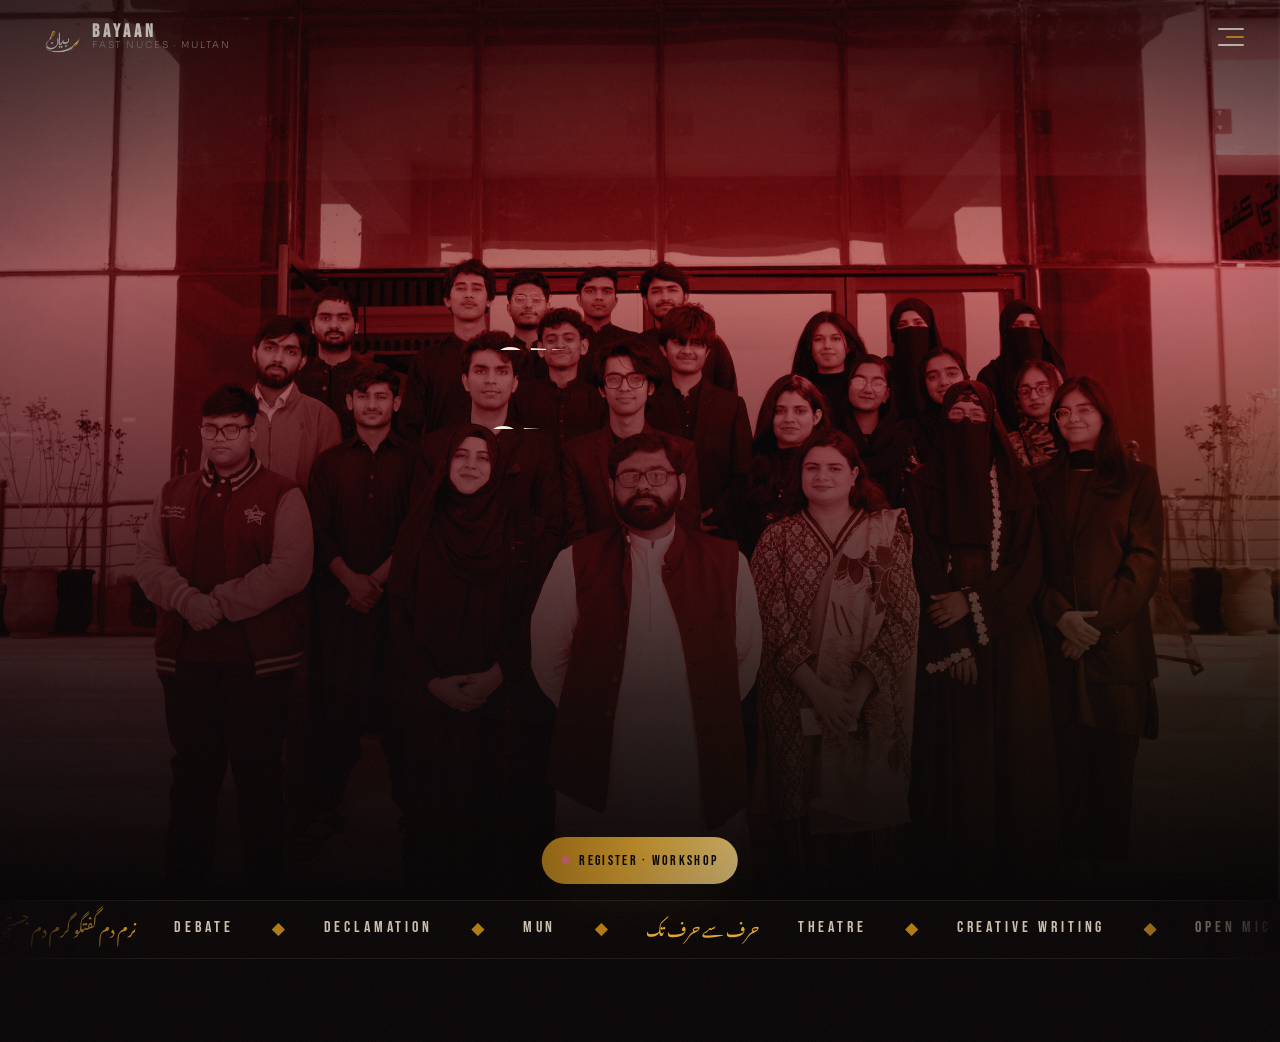
==== commit cc3c83a3: "Open Workshop registration (Asian Style of Debating + Public Speaking); hide Dramatics - BAYAAN.even" ====
--- a/index.html
+++ b/index.html
@@ -22,6 +22,7 @@
 <link rel="stylesheet" href="css/logo.css" />
 <link rel="stylesheet" href="css/ui.css" />
 <link rel="stylesheet" href="css/screens.css" />
+<link rel="stylesheet" href="css/events.css" />
 <link rel="stylesheet" href="css/motion.css" />
 </head>
 <body class="is-booting">
@@ -188,8 +189,7 @@
       <article class="prose" data-reveal="up" style="--d:0">
         <p><span class="dropcap">B</span>ayaan began as a simple idea: a campus needs a
         place where people are heard. Not just the loudest — the sharpest, the softest,
-        the funniest, the ones still finding the courage to stand up. <em>Placeholder copy —
-        replace with the society's real founding note.</em></p>
+        the funniest, the ones still finding the courage to stand up.</p>
         <p>Today we run debates and declamations, send delegations to MUNs, stage plays,
         publish student writing, and turn ordinary Tuesday evenings into open mics.</p>
       </article>
@@ -394,6 +394,83 @@
 
 </main>
 
+<!-- ═══════════════════ EVENT REGISTRATION POPUP ═══════════════════
+     Content and on/off switch live in BAYAAN.events (js/data.js);
+     behaviour in js/events.js. Hidden unless the popup is open. -->
+<div class="evm" id="evModal" role="dialog" aria-modal="true" aria-labelledby="evTitle" hidden>
+  <div class="evm__scrim" data-ev-close></div>
+
+  <div class="evm__card" tabindex="-1">
+    <button class="evm__x" type="button" data-ev-close aria-label="Close">&times;</button>
+
+    <p class="evm__live"><i></i> Registrations open now</p>
+    <h2 class="evm__title" id="evTitle">Event registration</h2>
+    <p class="evm__sub" id="evSub"></p>
+    <div class="evm__incl" id="evIncl" hidden></div>
+
+    <form class="evm__form" id="evForm" novalidate>
+      <fieldset class="reg__wings" id="evPickWrap">
+        <legend>Which event? <i>*</i></legend>
+        <div class="wingpick" id="evPick"></div>
+        <em class="fld__err" id="ev_err_event"></em>
+      </fieldset>
+
+      <dl class="evm__pay" id="evPay"></dl>
+
+      <label class="fld">
+        <span class="fld__label">Full name <i>*</i></span>
+        <input class="fld__in" name="full_name" type="text" required maxlength="80" autocomplete="name" />
+        <em class="fld__err" id="ev_err_full_name"></em>
+      </label>
+
+      <label class="fld">
+        <span class="fld__label">Roll number <i>*</i></span>
+        <input class="fld__in" name="roll_no" type="text" required maxlength="24" placeholder="25M-0524" />
+        <em class="fld__err" id="ev_err_roll_no"></em>
+      </label>
+
+      <label class="fld">
+        <span class="fld__label">Email <i>*</i></span>
+        <input class="fld__in" name="email" type="email" required maxlength="120" autocomplete="email" />
+        <em class="fld__err" id="ev_err_email"></em>
+      </label>
+
+      <label class="fld">
+        <span class="fld__label">Payment screenshot <i>*</i></span>
+        <input class="fld__in fld__in--file" name="proof" type="file" accept="image/jpeg,image/png,image/webp" />
+        <em class="fld__err" id="ev_err_proof"></em>
+      </label>
+
+      <!-- honeypot: real people never see this, bots fill it in -->
+      <div class="reg__trap" aria-hidden="true">
+        <label>Leave this field empty
+          <input name="website" type="text" tabindex="-1" autocomplete="off" />
+        </label>
+      </div>
+
+      <button class="btn btn--gold btn--lg reg__send" type="submit" id="evSend">
+        <span>Send registration</span>
+      </button>
+      <p class="reg__status" id="evStatus" role="status" aria-live="polite"></p>
+    </form>
+
+    <div class="evm__done" id="evDone" hidden>
+      <p class="reg__shut-head">Registration received.</p>
+      <p class="reg__shut-note">
+        We'll check your payment and email you once it's confirmed.
+      </p>
+      <div class="evm__done-actions">
+        <button class="btn btn--gold" type="button" id="evDoneClose" data-ev-close><span>Done</span></button>
+        <button class="btn btn--ghost" type="button" id="evAgain"><span>Register another</span></button>
+      </div>
+    </div>
+  </div>
+</div>
+
+<button class="evpill" id="evPill" type="button" hidden>
+  <i aria-hidden="true"></i><span>Register</span>
+</button>
+
 <script src="js/data.js"></script>
 <script src="js/supabase.js"></script>
 <script src="js/logo.js"></script>
@@ -403,6 +480,7 @@
 <script src="js/router.js"></script>
 <script src="js/intro.js"></script>
 <script src="js/join.js"></script>
+<script src="js/events.js"></script>
 <script src="js/app.js"></script>
 </body>
 </html>
--- a/css/events.css
+++ b/css/events.css
@@ -0,0 +1,182 @@
+/* ══════════════ EVENT REGISTRATION POPUP ══════════════
+   Sits above the drawer (60) and below the curtain (80). The fields, buttons
+   and event picker are the join form's own classes (.fld, .btn, .wingpick) so
+   the two forms can never drift apart. ──────────────────────────────── */
+
+.evm {
+  position: fixed;
+  inset: 0;
+  z-index: 70;
+  display: grid;
+  place-items: center;
+  padding: max(.8rem, env(safe-area-inset-top)) .8rem max(.8rem, env(safe-area-inset-bottom));
+}
+.evm[hidden] { display: none; }
+
+.evm__scrim {
+  position: absolute;
+  inset: 0;
+  background: rgba(6,3,4,.72);
+  backdrop-filter: blur(7px);
+  -webkit-backdrop-filter: blur(7px);
+  opacity: 0;
+  transition: opacity .5s var(--e-ink);
+}
+.evm.is-on .evm__scrim { opacity: 1; }
+
+.evm__card {
+  position: relative;
+  width: min(100%, 31rem);
+  max-height: 100%;
+  overflow-y: auto;
+  overscroll-behavior: contain;
+  scrollbar-width: thin;
+  scrollbar-color: var(--gold-deep) transparent;
+  outline: none;
+  padding: 1.8rem clamp(1.1rem, 4vw, 1.8rem) 1.5rem;
+  border: 1px solid var(--line);
+  border-radius: var(--r-lg);
+  background:
+    radial-gradient(120% 60% at 50% 0%, rgba(124,15,20,.5), transparent 70%),
+    var(--ink-2);
+  box-shadow: var(--shadow), var(--shadow-gold);
+  opacity: 0;
+  transform: translateY(26px) scale(.97);
+  transition: opacity .5s var(--e-ink), transform .6s var(--e-spring);
+}
+.evm.is-on .evm__card { opacity: 1; transform: none; }
+
+.evm__x {
+  position: absolute;
+  top: .7rem; right: .8rem;
+  width: 38px; height: 38px;
+  border-radius: 50%;
+  font-size: 1.6rem;
+  line-height: 1;
+  color: var(--cream-dim);
+  transition: background .3s, color .3s;
+}
+.evm__x:hover { background: rgba(124,15,20,.45); color: var(--cream); }
+
+.evm__live {
+  display: inline-flex;
+  align-items: center;
+  gap: .55rem;
+  font-family: var(--f-display);
+  font-size: .8rem;
+  letter-spacing: .22em;
+  text-transform: uppercase;
+  color: var(--gold);
+}
+.evm__live i, .evpill i {
+  width: 8px; height: 8px;
+  border-radius: 50%;
+  background: #E8737A;
+  box-shadow: 0 0 0 0 rgba(232,115,122,.6);
+  animation: evPulse 1.8s infinite;
+}
+@keyframes evPulse {
+  70%  { box-shadow: 0 0 0 9px rgba(232,115,122,0); }
+  100% { box-shadow: 0 0 0 0 rgba(232,115,122,0); }
+}
+
+.evm__title {
+  margin-top: .5rem;
+  font-family: var(--f-display);
+  font-size: var(--t-xl);
+  line-height: 1;
+  letter-spacing: .03em;
+  color: var(--cream);
+}
+.evm__sub { margin-top: .6rem; font-size: var(--t-sm); color: var(--cream-dim); line-height: 1.55; }
+
+/* what one registration covers */
+.evm__incl {
+  margin-top: 1rem;
+  padding: .85rem 1rem;
+  border-left: 2px solid var(--gold);
+  background: rgba(124,15,20,.22);
+  border-radius: 0 var(--r-sm) var(--r-sm) 0;
+}
+.evm__incl-head {
+  font-family: var(--f-display);
+  font-size: .78rem;
+  letter-spacing: .18em;
+  text-transform: uppercase;
+  color: var(--gold);
+}
+.evm__incl ul { margin-top: .4rem; display: grid; gap: .25rem; list-style: none; padding: 0; }
+.evm__incl li { font-size: var(--t-base); color: var(--cream); }
+.evm__incl li::before { content: "◆"; margin-right: .6rem; font-size: .6em; color: var(--gold-deep); vertical-align: .15em; }
+
+.evm__form { display: grid; gap: .5rem; margin-top: 1.3rem; }
+
+/* where to send the money */
+.evm__pay {
+  display: grid;
+  gap: .45rem;
+  padding: .9rem 1rem;
+  border: 1px dashed var(--line);
+  border-radius: var(--r-sm);
+  background: rgba(10,6,7,.45);
+}
+.evm__pay div { display: flex; justify-content: space-between; gap: 1rem; font-size: var(--t-sm); }
+.evm__pay dt {
+  font-family: var(--f-display);
+  font-size: .78rem;
+  letter-spacing: .16em;
+  text-transform: uppercase;
+  color: var(--muted);
+}
+.evm__pay dd { color: var(--gold-lite); text-align: right; word-break: break-all; user-select: all; }
+.evm__soon { font-size: var(--t-sm); color: var(--cream-dim); text-align: center; }
+
+.fld__in--file { padding: .6rem .7rem; font-size: var(--t-sm); cursor: pointer; }
+.fld__in--file::file-selector-button {
+  margin-right: .8rem;
+  padding: .45rem .9rem;
+  border: 1px solid var(--gold-deep);
+  border-radius: 999px;
+  background: rgba(227,167,47,.12);
+  color: var(--gold-lite);
+  font-family: var(--f-display);
+  font-size: .78rem;
+  letter-spacing: .14em;
+  text-transform: uppercase;
+  cursor: pointer;
+}
+
+.evm__done { text-align: center; padding: 1.6rem 0 .4rem; }
+.evm__done-actions { display: flex; flex-wrap: wrap; justify-content: center; gap: .7rem; margin-top: 1.4rem; }
+
+/* the pill — how to get back to the popup after closing it */
+.evpill {
+  position: fixed;
+  left: 50%;
+  bottom: max(1rem, env(safe-area-inset-bottom));
+  z-index: 45;
+  transform: translateX(-50%);
+  display: inline-flex;
+  align-items: center;
+  gap: .6rem;
+  padding: .75rem 1.25rem;
+  border-radius: 999px;
+  background: linear-gradient(120deg, var(--gold-deep), var(--gold) 45%, var(--gold-lite));
+  color: var(--ink);
+  font-family: var(--f-display);
+  font-size: .9rem;
+  letter-spacing: .16em;
+  text-transform: uppercase;
+  white-space: nowrap;
+  box-shadow: var(--shadow-gold), 0 10px 30px -10px rgba(0,0,0,.8);
+  transition: transform .35s var(--e-ink);
+}
+.evpill[hidden] { display: none; }
+.evpill:hover  { transform: translateX(-50%) translateY(-2px); }
+.evpill:active { transform: translateX(-50%) scale(.96); }
+/* no popup while the curtain is mid-wipe, and none under the open drawer */
+body.is-booting .evpill, body.is-locked .evpill { opacity: 0; pointer-events: none; }
+
+@media (prefers-reduced-motion: reduce) {
+  .evm__live i, .evpill i { animation: none; }
+}
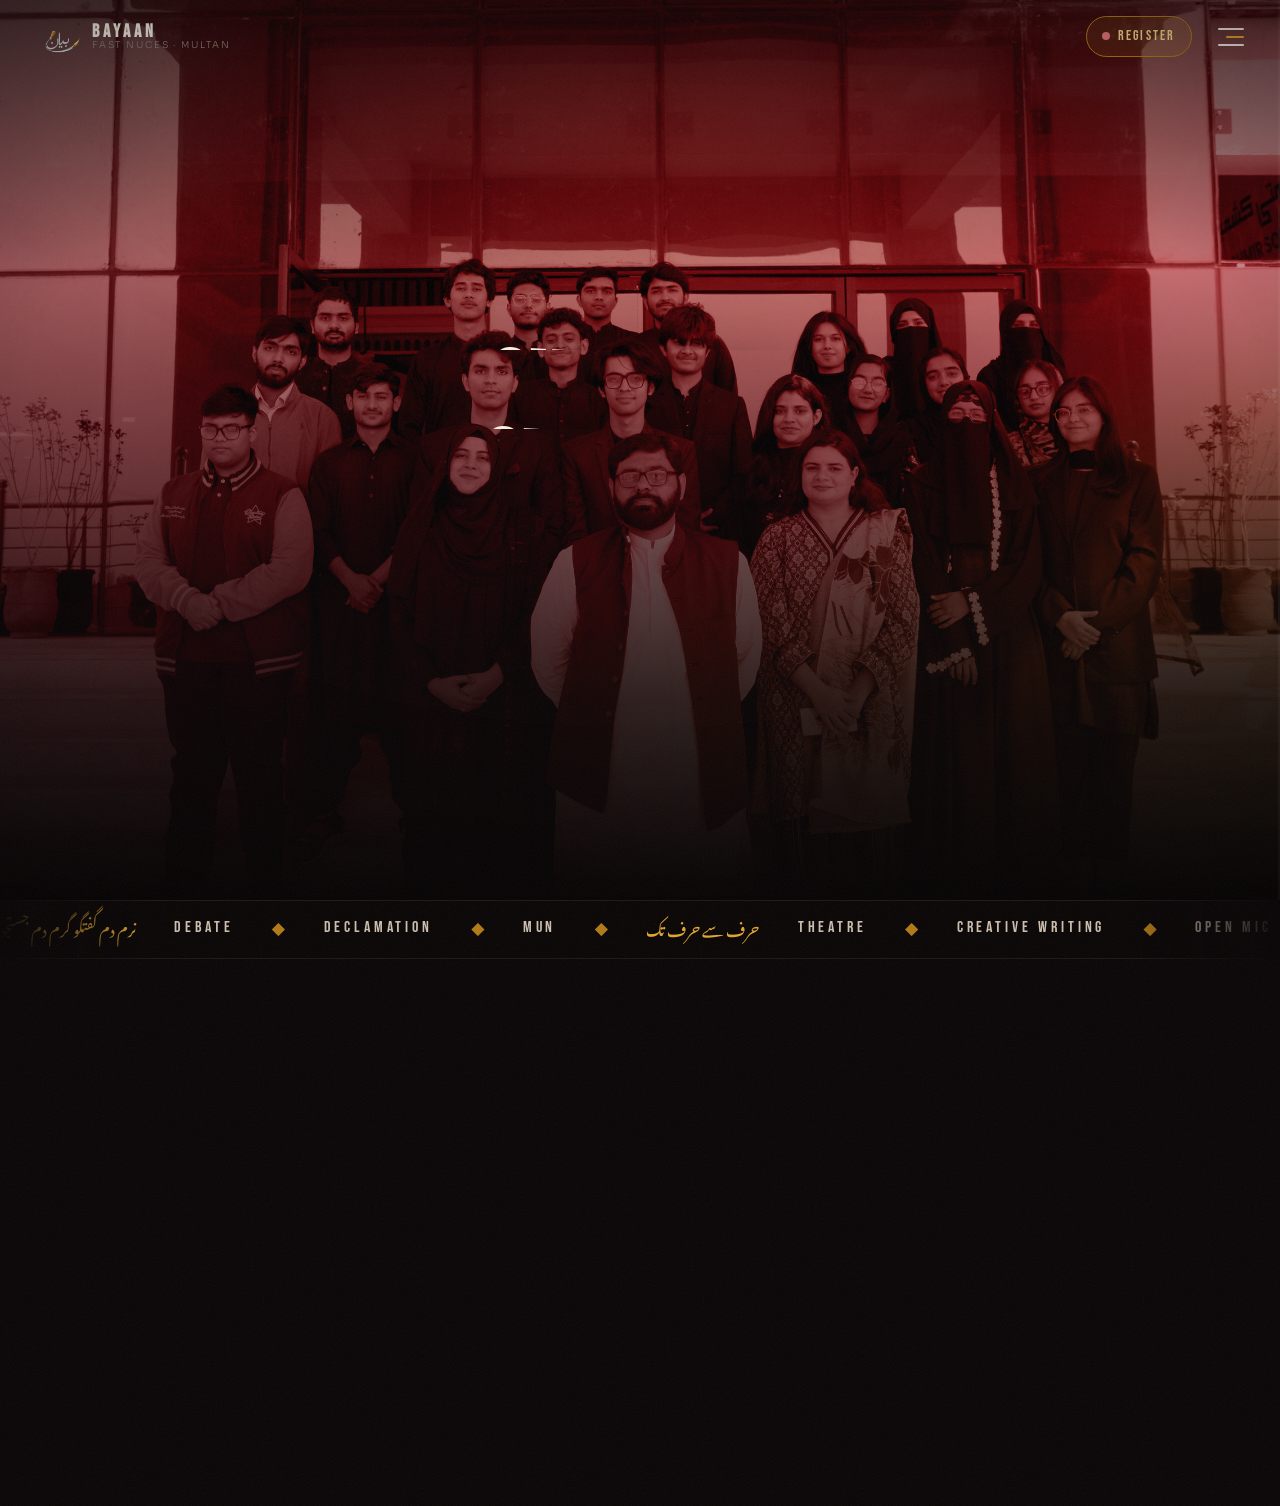
==== commit 1c11c297: "Add Section field and easier ways into the workshop registration - Form: required Section field (e.g" ====
--- a/index.html
+++ b/index.html
@@ -63,9 +63,16 @@
     </span>
   </a>
 
-  <button class="burger" id="burger" type="button" aria-label="Open navigation" aria-expanded="false" aria-controls="drawer">
-    <span></span><span></span><span></span>
-  </button>
+  <div class="topbar__right">
+    <!-- event entry points (every [data-ev-open]) stay hidden until js/events.js
+         confirms registrations are open, so switching `open` off clears them all -->
+    <button class="topbar__reg" type="button" data-ev-open hidden>
+      <i aria-hidden="true"></i><span>Register</span>
+    </button>
+    <button class="burger" id="burger" type="button" aria-label="Open navigation" aria-expanded="false" aria-controls="drawer">
+      <span></span><span></span><span></span>
+    </button>
+  </div>
 </header>
 
 <div class="scrollnib" id="scrollnib" aria-hidden="true"><i></i></div>
@@ -90,6 +97,7 @@
     <li style="--i:3"><a href="#/ventures" data-link><em>04</em><span>Ventures</span><u>سرگرمیاں</u></a></li>
     <li style="--i:4"><a href="#/team"     data-link><em>05</em><span>Council '26</span><u>کونسل</u></a></li>
     <li style="--i:5"><a href="#/join"     data-link><em>06</em><span>Join Bayaan</span><u>شمولیت</u></a></li>
+    <li style="--i:6" class="drawer__ev" hidden><a href="#register" data-ev-open><em><i aria-hidden="true"></i></em><span id="drawerEvName">Workshop</span><u>رجسٹریشن</u></a></li>
   </ul>
 
   <div class="drawer__foot">
@@ -104,7 +112,7 @@
         <span>Instagram</span>
       </a>
       <a class="drawer__link drawer__link--gold" href="#/join" data-link>
-        <span>Register</span>
+        <span>Join Us</span>
         <svg viewBox="0 0 24 24" aria-hidden="true" focusable="false">
           <path d="M5 12h13M12.5 6l6 6-6 6"/>
         </svg>
@@ -122,6 +130,12 @@
 
       <!-- type field: owns the upper zone outright, so nothing ever sets on a face -->
       <div class="hero__type">
+        <button class="evchip" type="button" data-ev-open hidden data-reveal="up" style="--d:0">
+          <i aria-hidden="true"></i>
+          <span id="evChipTxt">Registration open</span>
+          <b>Register&nbsp;&rarr;</b>
+        </button>
+
         <p class="hero__eyebrow" data-reveal="up" style="--d:0">
           <i></i> Literary &amp; Public Speaking Society
         </p>
@@ -172,6 +186,22 @@
     <div class="ticker" aria-hidden="true">
       <div class="ticker__row" id="tickerRow"></div>
     </div>
+
+    <!-- the event ticket — filled from BAYAAN.events by js/events.js -->
+    <section class="evticket" id="evTicket" aria-label="Event registration" hidden data-reveal="up">
+      <div class="evticket__main">
+        <p class="evticket__live"><i aria-hidden="true"></i> Registrations open now</p>
+        <h2 class="evticket__title"><span id="evtName">Workshop</span><u id="evtUr"></u></h2>
+        <ul class="evticket__tracks" id="evtTracks"></ul>
+        <p class="evticket__perk" id="evtPerk"></p>
+      </div>
+      <div class="evticket__stub">
+        <span class="evticket__admit">Admit one</span>
+        <b class="evticket__fee" id="evtFee"></b>
+        <button class="btn btn--gold" type="button" data-ev-open data-magnetic><span>Register now</span></button>
+        <small>Takes a minute · pay, upload, done</small>
+      </div>
+    </section>
   </section>
 
   <!-- ───────── ABOUT ───────── -->
@@ -427,6 +457,12 @@
         <span class="fld__label">Roll number <i>*</i></span>
         <input class="fld__in" name="roll_no" type="text" required maxlength="24" placeholder="25M-0524" />
         <em class="fld__err" id="ev_err_roll_no"></em>
+      </label>
+
+      <label class="fld">
+        <span class="fld__label">Section <i>*</i></span>
+        <input class="fld__in" name="section" type="text" required maxlength="20" placeholder="BCS-4A" />
+        <em class="fld__err" id="ev_err_section"></em>
       </label>
 
       <label class="fld">
--- a/css/events.css
+++ b/css/events.css
@@ -169,9 +169,10 @@
   text-transform: uppercase;
   white-space: nowrap;
   box-shadow: var(--shadow-gold), 0 10px 30px -10px rgba(0,0,0,.8);
-  transition: transform .35s var(--e-ink);
+  transition: transform .35s var(--e-ink), opacity .35s;
 }
 .evpill[hidden] { display: none; }
+.evpill.is-away { opacity: 0; pointer-events: none; transform: translateX(-50%) translateY(14px); }
 .evpill:hover  { transform: translateX(-50%) translateY(-2px); }
 .evpill:active { transform: translateX(-50%) scale(.96); }
 /* no popup while the curtain is mid-wipe, and none under the open drawer */
@@ -180,3 +181,232 @@
 @media (prefers-reduced-motion: reduce) {
   .evm__live i, .evpill i { animation: none; }
 }
+
+/* ══════════════ THE OTHER DOORS IN ══════════════
+   Top-bar button · hero chip · drawer item · home-page ticket. All carry
+   [data-ev-open] and stay hidden until js/events.js switches them on. ───── */
+[data-ev-open][hidden], .evticket[hidden], .drawer__ev[hidden] { display: none !important; }
+
+.evchip i, .topbar__reg i, .evticket__live i, .drawer__ev i {
+  flex: none;
+  width: 8px; height: 8px;
+  border-radius: 50%;
+  background: #E8737A;
+  box-shadow: 0 0 0 0 rgba(232,115,122,.6);
+  animation: evPulse 1.8s infinite;
+}
+
+/* ── top bar: always one tap away, on every screen ── */
+.topbar__right { display: flex; align-items: center; gap: .55rem; }
+.topbar__reg {
+  display: inline-flex;
+  align-items: center;
+  gap: .5rem;
+  padding: .5rem .95rem;
+  border: 1px solid var(--gold-deep);
+  border-radius: 999px;
+  background: rgba(227,167,47,.1);
+  color: var(--gold-lite);
+  font-family: var(--f-display);
+  font-size: .86rem;
+  letter-spacing: .16em;
+  text-transform: uppercase;
+  white-space: nowrap;
+  transition: background .3s, color .3s, transform .35s var(--e-ink), border-color .3s;
+}
+.topbar__reg:hover { background: var(--gold); border-color: var(--gold); color: var(--ink); transform: translateY(-1px); }
+.topbar__reg:hover i { background: var(--maroon); }
+.topbar__reg:active { transform: scale(.95); }
+
+/* ── hero chip: the first thing under the logo ── */
+.evchip {
+  position: relative;
+  display: inline-flex;
+  align-items: center;
+  gap: .6rem;
+  max-width: 100%;
+  margin-bottom: 1rem;
+  padding: .4rem .4rem .4rem .95rem;
+  border: 1px solid var(--gold-deep);
+  border-radius: 999px;
+  background: linear-gradient(100deg, rgba(124,15,20,.55), rgba(78,5,9,.55));
+  color: var(--cream);
+  font-size: var(--t-xs);
+  letter-spacing: .12em;
+  text-transform: uppercase;
+  text-align: left;
+  overflow: hidden;
+  transition: transform .35s var(--e-ink), border-color .3s;
+}
+.evchip span { min-width: 0; line-height: 1.25; }
+.evchip b {
+  flex: none;
+  padding: .42rem .8rem;
+  border-radius: 999px;
+  background: linear-gradient(120deg, var(--gold-deep), var(--gold) 45%, var(--gold-lite));
+  color: var(--ink);
+  font-family: var(--f-display);
+  font-size: .82rem;
+  font-weight: 400;
+  letter-spacing: .14em;
+  white-space: nowrap;
+}
+.evchip::after, .evpill::after {
+  content: "";
+  position: absolute;
+  inset: 0;
+  background: linear-gradient(105deg, transparent 38%, rgba(246,214,138,.38) 50%, transparent 62%);
+  transform: translateX(-120%);
+  animation: evSheen 5s var(--e-glide) 1.4s infinite;
+  pointer-events: none;
+}
+@keyframes evSheen { 0%, 62% { transform: translateX(-120%); } 100% { transform: translateX(120%); } }
+.evchip:hover { transform: translateY(-2px); border-color: var(--gold); }
+.evchip:active { transform: scale(.97); }
+.evpill { overflow: hidden; }
+.evpill::after { background: linear-gradient(105deg, transparent 38%, rgba(255,255,255,.5) 50%, transparent 62%); }
+
+/* ── drawer: sits under the six pages as the one thing to do ── */
+.drawer__ev { margin-top: .7rem; }
+.drawer__ev a {
+  border: 1px solid var(--gold-deep);
+  border-radius: var(--r);
+  padding: .6rem .9rem;
+  background: linear-gradient(100deg, rgba(227,167,47,.16), rgba(227,167,47,.04));
+}
+.drawer__ev em { display: inline-flex; align-items: center; align-self: center; }
+.drawer__ev span { color: var(--gold-lite); font-size: clamp(1.45rem, 6vw, 1.9rem); }
+.drawer__ev u { opacity: 1; transform: none; color: var(--cream-dim); }
+
+/* ── the ticket ── */
+.evticket {
+  position: relative;
+  display: grid;
+  width: min(calc(100% - 2 * var(--gut)), 980px);
+  margin: var(--stack) auto;
+  border: 1px solid var(--gold-deep);
+  border-radius: var(--r-lg);
+  background:
+    radial-gradient(90% 120% at 0% 0%, rgba(124,15,20,.55), transparent 65%),
+    var(--ink-2);
+  box-shadow: var(--shadow), var(--shadow-gold);
+  overflow: hidden;
+  isolation: isolate;
+}
+.evticket::after {                                  /* a slow gold glint across the card */
+  content: "";
+  position: absolute;
+  inset: 0;
+  z-index: -1;
+  background: linear-gradient(105deg, transparent 40%, rgba(246,214,138,.08) 50%, transparent 60%);
+  transform: translateX(-100%);
+  animation: evSheen 7s var(--e-glide) 2s infinite;
+  pointer-events: none;
+}
+.evticket__main { padding: clamp(1.4rem, 4vw, 2.4rem); }
+.evticket__live {
+  display: inline-flex;
+  align-items: center;
+  gap: .55rem;
+  font-family: var(--f-display);
+  font-size: .8rem;
+  letter-spacing: .22em;
+  text-transform: uppercase;
+  color: var(--gold);
+}
+.evticket__title {
+  display: flex;
+  align-items: baseline;
+  flex-wrap: wrap;
+  gap: .2rem 1rem;
+  margin-top: .5rem;
+  font-family: var(--f-display);
+  font-size: clamp(2.8rem, 9vw, 5rem);
+  font-weight: 400;
+  line-height: .95;
+  letter-spacing: .03em;
+  color: var(--cream);
+}
+.evticket__title u {
+  text-decoration: none;
+  font-family: var(--f-urdu);
+  font-size: .42em;
+  letter-spacing: 0;
+  color: var(--gold);
+}
+.evticket__tracks { display: flex; flex-wrap: wrap; gap: .6rem; margin-top: 1.2rem; list-style: none; padding: 0; }
+.evticket__tracks li {
+  display: inline-flex;
+  align-items: baseline;
+  gap: .6rem;
+  padding: .55rem 1rem;
+  border: 1px solid var(--line);
+  border-radius: 999px;
+  background: rgba(10,6,7,.4);
+  font-size: var(--t-base);
+  color: var(--cream);
+}
+.evticket__tracks em { font-style: normal; font-family: var(--f-display); font-size: .8rem; letter-spacing: .14em; color: var(--gold); }
+.evticket__perk { margin-top: 1rem; font-size: var(--t-sm); color: var(--cream-dim); }
+.evticket__perk:empty { display: none; }
+.evticket__perk::before { content: "★"; margin-right: .5rem; color: var(--gold); }
+
+/* the stub: torn off along a dashed perforation, with a notch at each end */
+.evticket__stub {
+  position: relative;
+  display: grid;
+  justify-items: center;
+  align-content: center;
+  gap: .55rem;
+  padding: clamp(1.4rem, 4vw, 2rem);
+  border-top: 2px dashed var(--line);
+  background: rgba(124,15,20,.16);
+  text-align: center;
+}
+.evticket__stub::before, .evticket__stub::after {
+  content: "";
+  position: absolute;
+  top: -12px;
+  width: 22px; height: 22px;
+  border: 1px solid var(--gold-deep);
+  border-radius: 50%;
+  background: var(--ink);
+}
+.evticket__stub::before { left: -12px; }
+.evticket__stub::after  { right: -12px; }
+.evticket__admit {
+  font-family: var(--f-display);
+  font-size: .78rem;
+  letter-spacing: .3em;
+  text-transform: uppercase;
+  color: var(--muted);
+}
+.evticket__fee {
+  font-family: var(--f-display);
+  font-size: clamp(2.2rem, 6vw, 3rem);
+  font-weight: 400;
+  line-height: 1;
+  color: var(--gold-lite);
+}
+.evticket__stub small { font-size: var(--t-xs); color: var(--muted); }
+
+@media (min-width: 720px) {
+  .evticket { grid-template-columns: 1fr auto; }
+  .evticket__stub { min-width: 15rem; border-top: 0; border-left: 2px dashed var(--line); }
+  .evticket__stub::before, .evticket__stub::after { left: -12px; right: auto; }
+  .evticket__stub::before { top: -12px; }
+  .evticket__stub::after  { top: auto; bottom: -12px; }
+}
+
+/* the entries belong to the page, not the intro curtain or the open drawer */
+body.is-booting .topbar__reg { pointer-events: none; }
+
+@media (max-width: 430px) {
+  .topbar__reg { padding: .45rem .75rem; font-size: .8rem; letter-spacing: .12em; }
+  .brand__text i { display: none; }                 /* make room for the Register button */
+}
+
+@media (prefers-reduced-motion: reduce) {
+  .evchip i, .topbar__reg i, .evticket__live i, .drawer__ev i { animation: none; }
+  .evchip::after, .evpill::after, .evticket::after { animation: none; display: none; }
+}
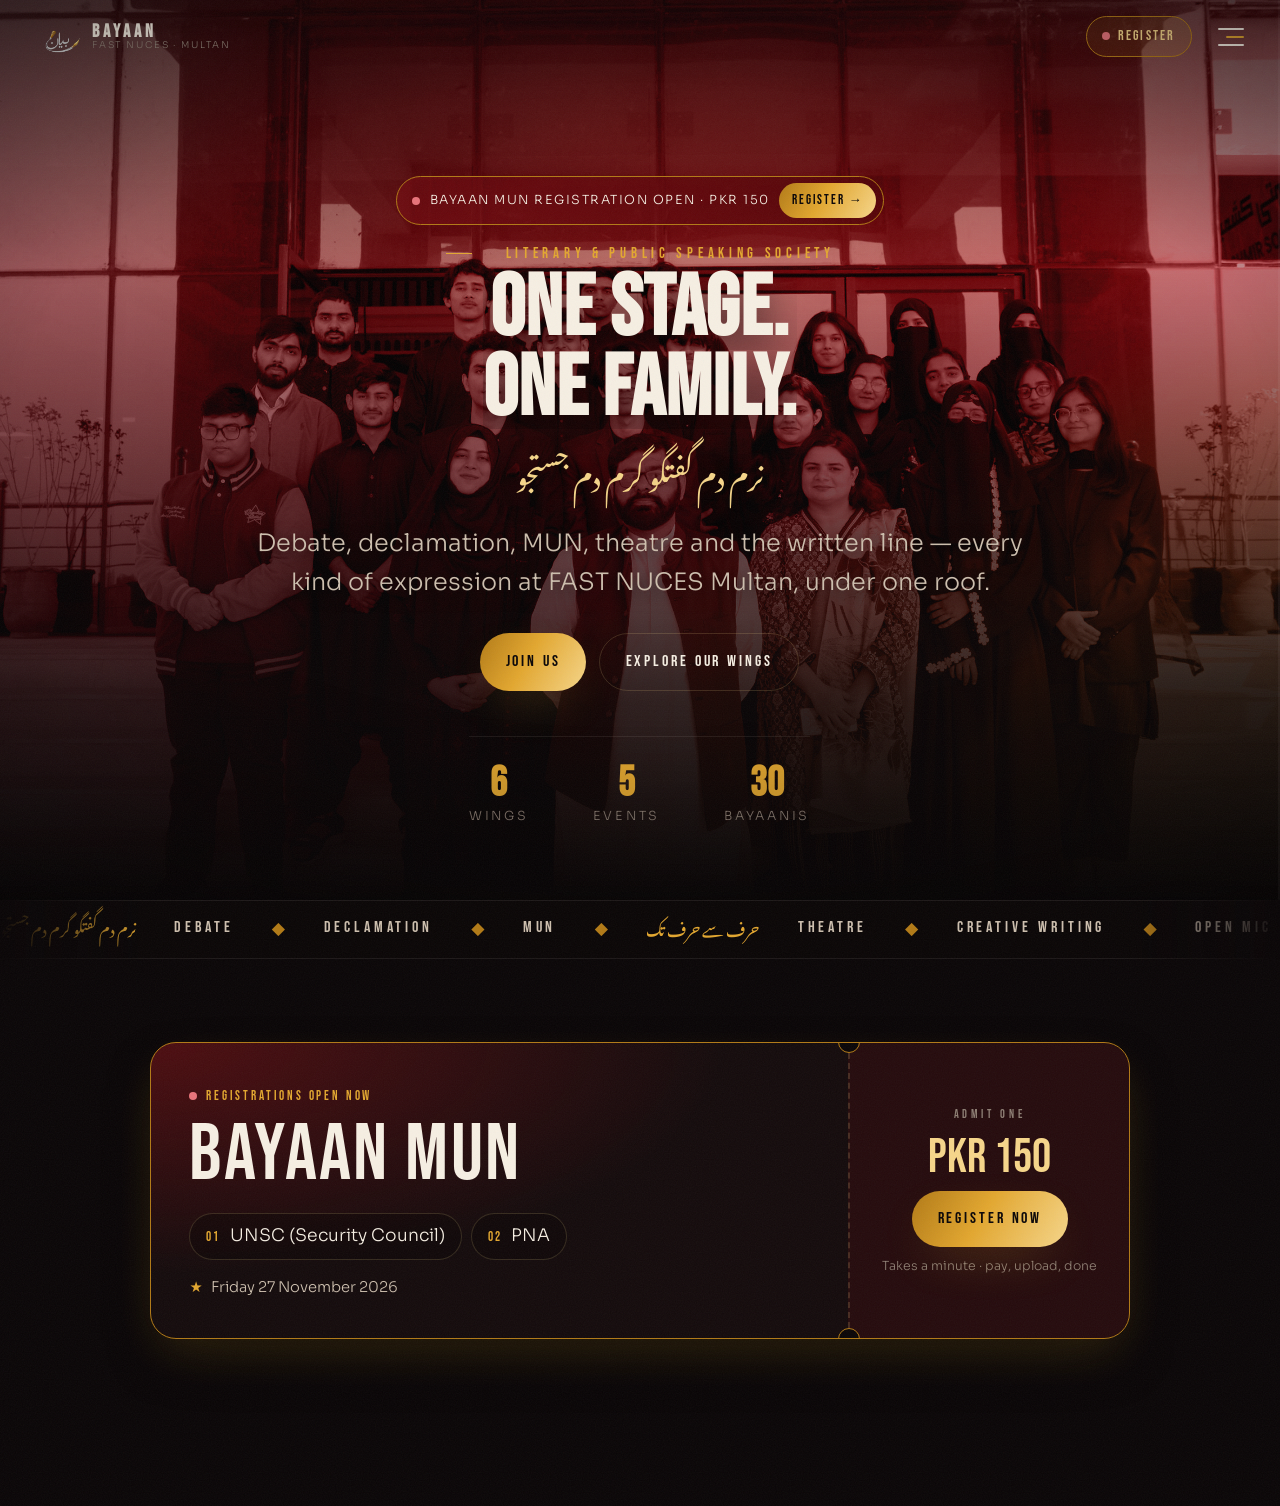
==== commit 3eb669e8: "Close workshop registration; open Bayaan MUN (27 Nov 2026) in the popup The workshop is over: hidden" ====
--- a/index.html
+++ b/index.html
@@ -435,6 +435,7 @@
 
     <p class="evm__live"><i></i> Registrations open now</p>
     <h2 class="evm__title" id="evTitle">Event registration</h2>
+    <p class="evm__date" id="evDate" hidden></p>
     <p class="evm__sub" id="evSub"></p>
     <div class="evm__incl" id="evIncl" hidden></div>
 
@@ -461,7 +462,7 @@
 
       <label class="fld">
         <span class="fld__label">Section <i>*</i></span>
-        <input class="fld__in" name="section" type="text" required maxlength="20" placeholder="BCS-4A" />
+        <input class="fld__in" name="section" type="text" required maxlength="20" placeholder="BCS-3A" />
         <em class="fld__err" id="ev_err_section"></em>
       </label>
 
@@ -470,6 +471,27 @@
         <input class="fld__in" name="email" type="email" required maxlength="120" autocomplete="email" />
         <em class="fld__err" id="ev_err_email"></em>
       </label>
+
+      <!-- MUN-style events only (an event with `committees` in BAYAAN.events.list) -->
+      <div class="evm__mun" id="evMun" hidden>
+        <label class="fld">
+          <span class="fld__label">WhatsApp number <i>*</i></span>
+          <input class="fld__in" name="phone" type="tel" maxlength="24" placeholder="03xx-xxxxxxx" autocomplete="tel" />
+          <em class="fld__err" id="ev_err_phone"></em>
+        </label>
+        <div class="evm__prefs">
+          <label class="fld">
+            <span class="fld__label">Committee · 1st choice <i>*</i></span>
+            <select class="fld__in" name="committee_1"></select>
+            <em class="fld__err" id="ev_err_committee_1"></em>
+          </label>
+          <label class="fld">
+            <span class="fld__label">2nd choice</span>
+            <select class="fld__in" name="committee_2"></select>
+            <em class="fld__err" id="ev_err_committee_2"></em>
+          </label>
+        </div>
+      </div>
 
       <label class="fld">
         <span class="fld__label">Payment screenshot <i>*</i></span>
--- a/css/screens.css
+++ b/css/screens.css
@@ -1111,6 +1111,9 @@
 }
 .fld__in--area { resize: vertical; min-height: 5.4rem; line-height: 1.55; }
 .fld__in.is-bad { border-color: var(--maroon-hot); }
+/* dropdowns (committee choices): keep the opened list dark, not the OS's white */
+select.fld__in { cursor: pointer; }
+select.fld__in option { background: var(--ink-2); color: var(--cream); }
 
 .fld__err {
   font-style: normal;
--- a/css/events.css
+++ b/css/events.css
@@ -90,6 +90,21 @@
 }
 .evm__sub { margin-top: .6rem; font-size: var(--t-sm); color: var(--cream-dim); line-height: 1.55; }
 
+/* the event's date, under the title */
+.evm__date {
+  margin-top: .45rem;
+  font-family: var(--f-display);
+  font-size: .95rem;
+  letter-spacing: .14em;
+  text-transform: uppercase;
+  color: var(--gold-lite);
+}
+
+/* MUN events: WhatsApp + committee choices */
+.evm__mun { display: grid; gap: .5rem; }
+.evm__prefs { display: grid; gap: .5rem; }
+@media (min-width: 520px) { .evm__prefs { grid-template-columns: 1fr 1fr; gap: 1rem; } }
+
 /* what one registration covers */
 .evm__incl {
   margin-top: 1rem;
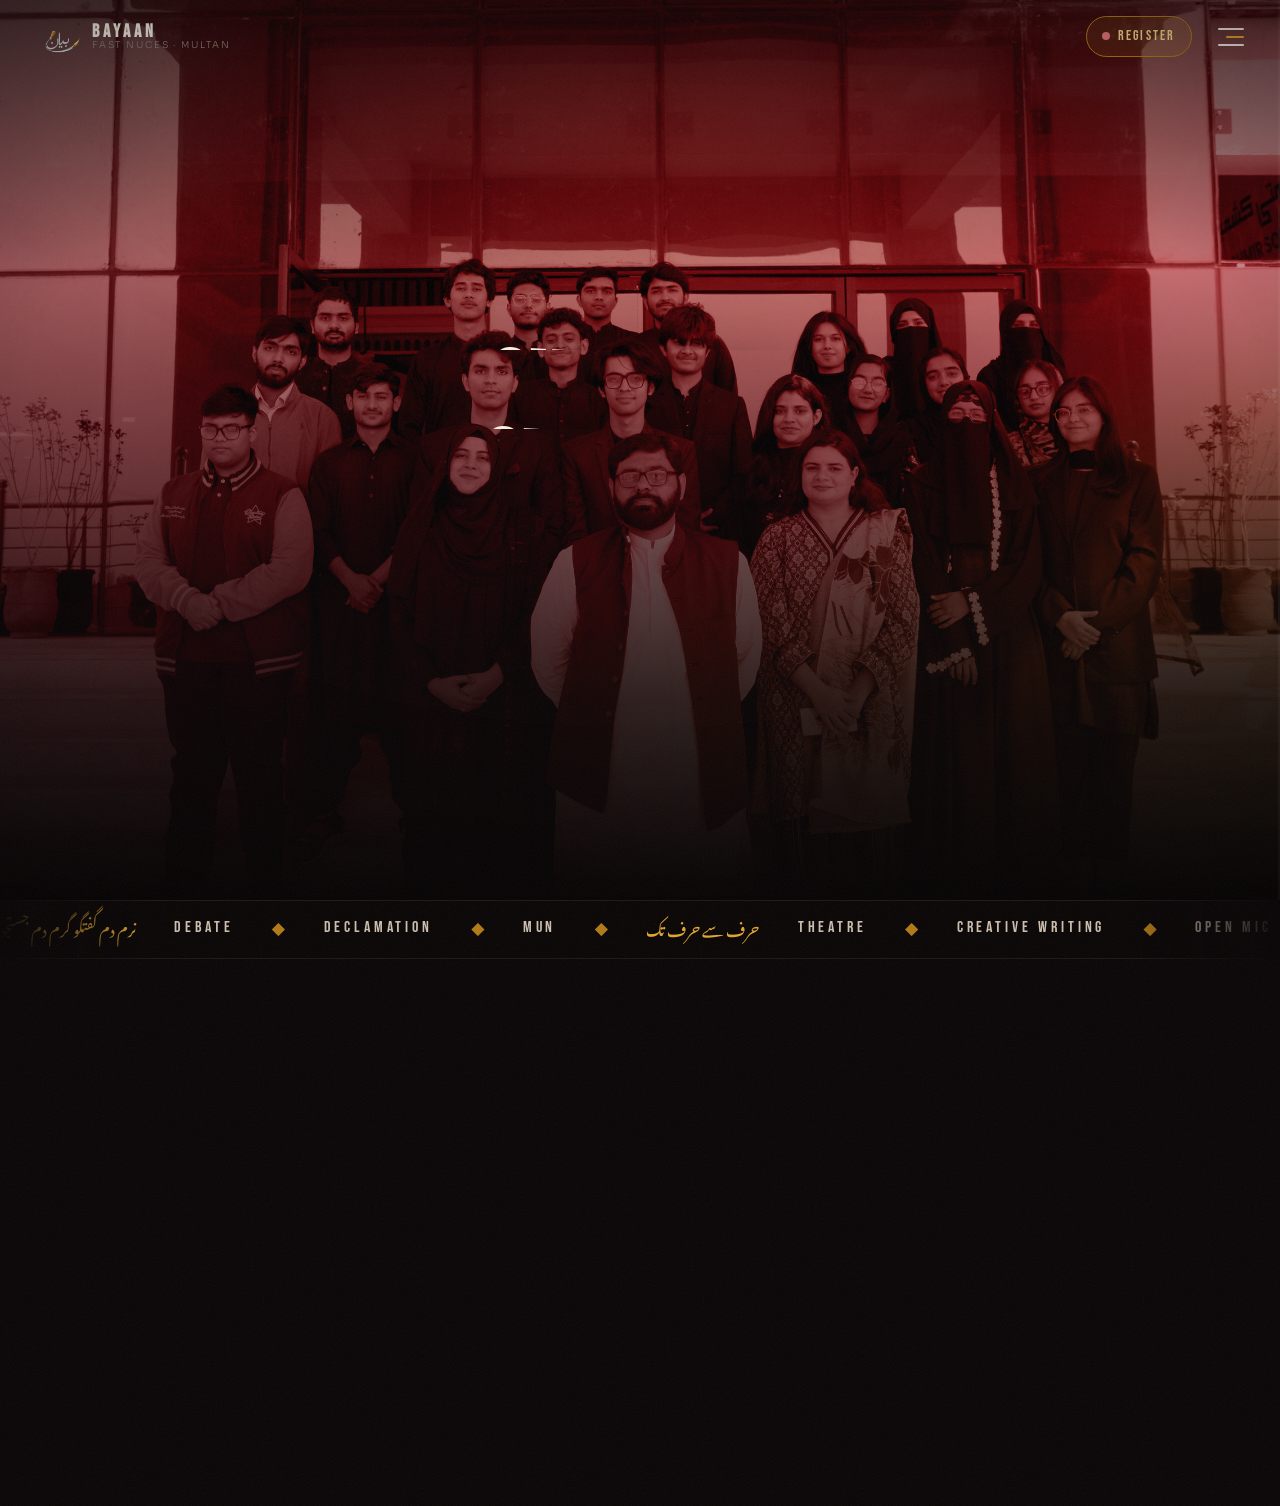
==== commit f3c38f2b: "Cap Bayaan MUN at 30 registrations per committee The venue can't seat more than 30 in a committee. A" ====
--- a/index.html
+++ b/index.html
@@ -493,6 +493,11 @@
         </div>
       </div>
 
+      <p class="evm__full" id="evFull" hidden>
+        Every committee is full, so registration is closed. Thank you for the interest.
+        If you have already paid, message us on Instagram and we will sort it out.
+      </p>
+
       <label class="fld">
         <span class="fld__label">Payment screenshot <i>*</i></span>
         <input class="fld__in fld__in--file" name="proof" type="file" accept="image/jpeg,image/png,image/webp" />
--- a/css/events.css
+++ b/css/events.css
@@ -145,6 +145,13 @@
 }
 .evm__pay dd { color: var(--gold-lite); text-align: right; word-break: break-all; user-select: all; }
 .evm__soon { font-size: var(--t-sm); color: var(--cream-dim); text-align: center; }
+/* every committee full (seat caps, supabase/events.sql): only the note (and the
+   event picker, if another event is still open) stays */
+.evm__form.is-full > :not(#evFull):not(#evPickWrap) { display: none; }
+.evm__full {
+  padding: .9rem 1rem; border: 1px solid var(--gold-deep); border-radius: 12px;
+  background: rgba(124,15,20,.3); font-size: var(--t-sm); line-height: 1.55; color: var(--cream);
+}
 
 .fld__in--file { padding: .6rem .7rem; font-size: var(--t-sm); cursor: pointer; }
 .fld__in--file::file-selector-button {
